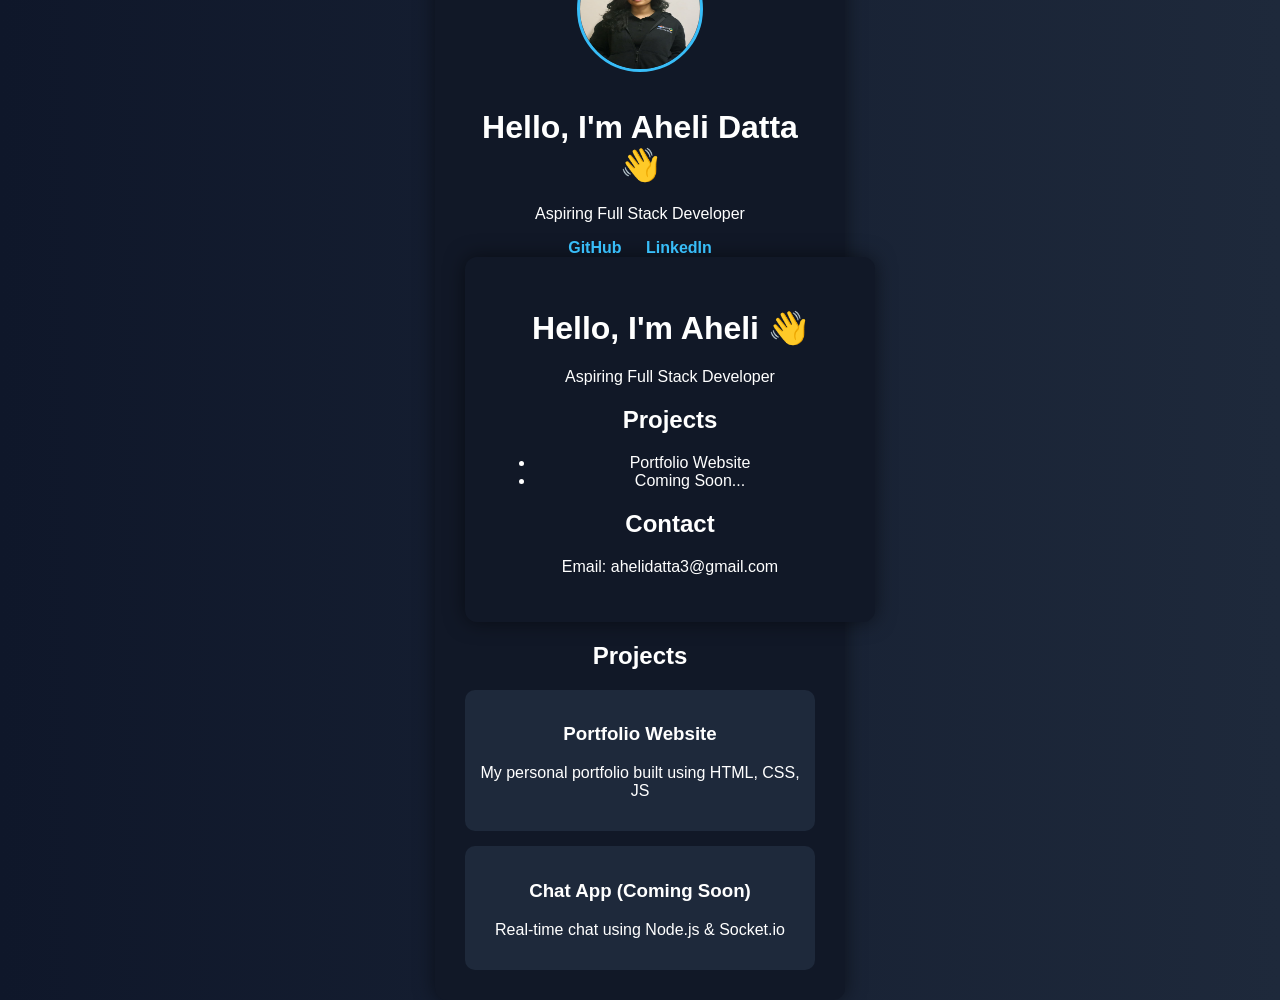
==== portfolio/index.html @ d854bdb5 "Added profile, links, cards, animations, responsive design" ====
<div class="container">
  <img src="images/profile.jpg" class="profile" />

  <h1>Hello, I'm Aheli Datta👋</h1>
  <p>Aspiring Full Stack Developer</p>
  <div class="links">
  <a href="https://github.com/Aheli03" target="_blank">GitHub</a>
  <a href="https://linkedin.com/in/aheli-datta-75a01524b" target="_blank">LinkedIn</a>
</div>
  <!DOCTYPE html>
<html>
<head>
  <title>Aheli's Portfolio</title>
  <link rel="stylesheet" href="style.css">
</head>

<body>
  <div class="container">
    <h1>Hello, I'm Aheli 👋</h1>
    <p>Aspiring Full Stack Developer</p>

    <h2>Projects</h2>
    <ul>
      <li>Portfolio Website</li>
      <li>Coming Soon...</li>
    </ul>

    <h2>Contact</h2>
    <p>Email: ahelidatta3@gmail.com</p>
  </div>

  <script src="script.js"></script>
</body>
</html>
<h2>Projects</h2>

<div class="projects">
  <div class="card">
    <h3>Portfolio Website</h3>
    <p>My personal portfolio built using HTML, CSS, JS</p>
  </div>

  <div class="card">
    <h3>Chat App (Coming Soon)</h3>
    <p>Real-time chat using Node.js & Socket.io</p>
  </div>
</div>
---- portfolio/style.css ----
body {
  font-family: Arial;
  background: linear-gradient(to right, #0f172a, #1e293b);
  color: white;
  display: flex;
  justify-content: center;
  align-items: center;
  height: 100vh;
}

.container {
  background: #111827;
  padding: 30px;
  border-radius: 12px;
  box-shadow: 0 0 20px rgba(0,0,0,0.5);
  text-align: center;
  width: 350px;
}
.profile {
  width: 120px;
  height: 120px;
  border-radius: 50%;
  margin-bottom: 15px;
  border: 3px solid #38bdf8;
}
.links a {
  margin: 10px;
  text-decoration: none;
  color: #38bdf8;
  font-weight: bold;
}
.projects {
  display: flex;
  flex-direction: column;
  gap: 15px;
}

.card {
  background: #1e293b;
  padding: 15px;
  border-radius: 10px;
  transition: 0.3s;
}

.card:hover {
  transform: scale(1.05);
}.container {
  animation: fadeIn 1.2s ease-in-out;
}

@keyframes fadeIn {
  from {
    opacity: 0;
    transform: translateY(20px);
  }
  to {
    opacity: 1;
    transform: translateY(0);
  }
}
@media (max-width: 600px) {
  .container {
    width: 90%;
    padding: 20px;
  }

  h1 {
    font-size: 22px;
  }
}
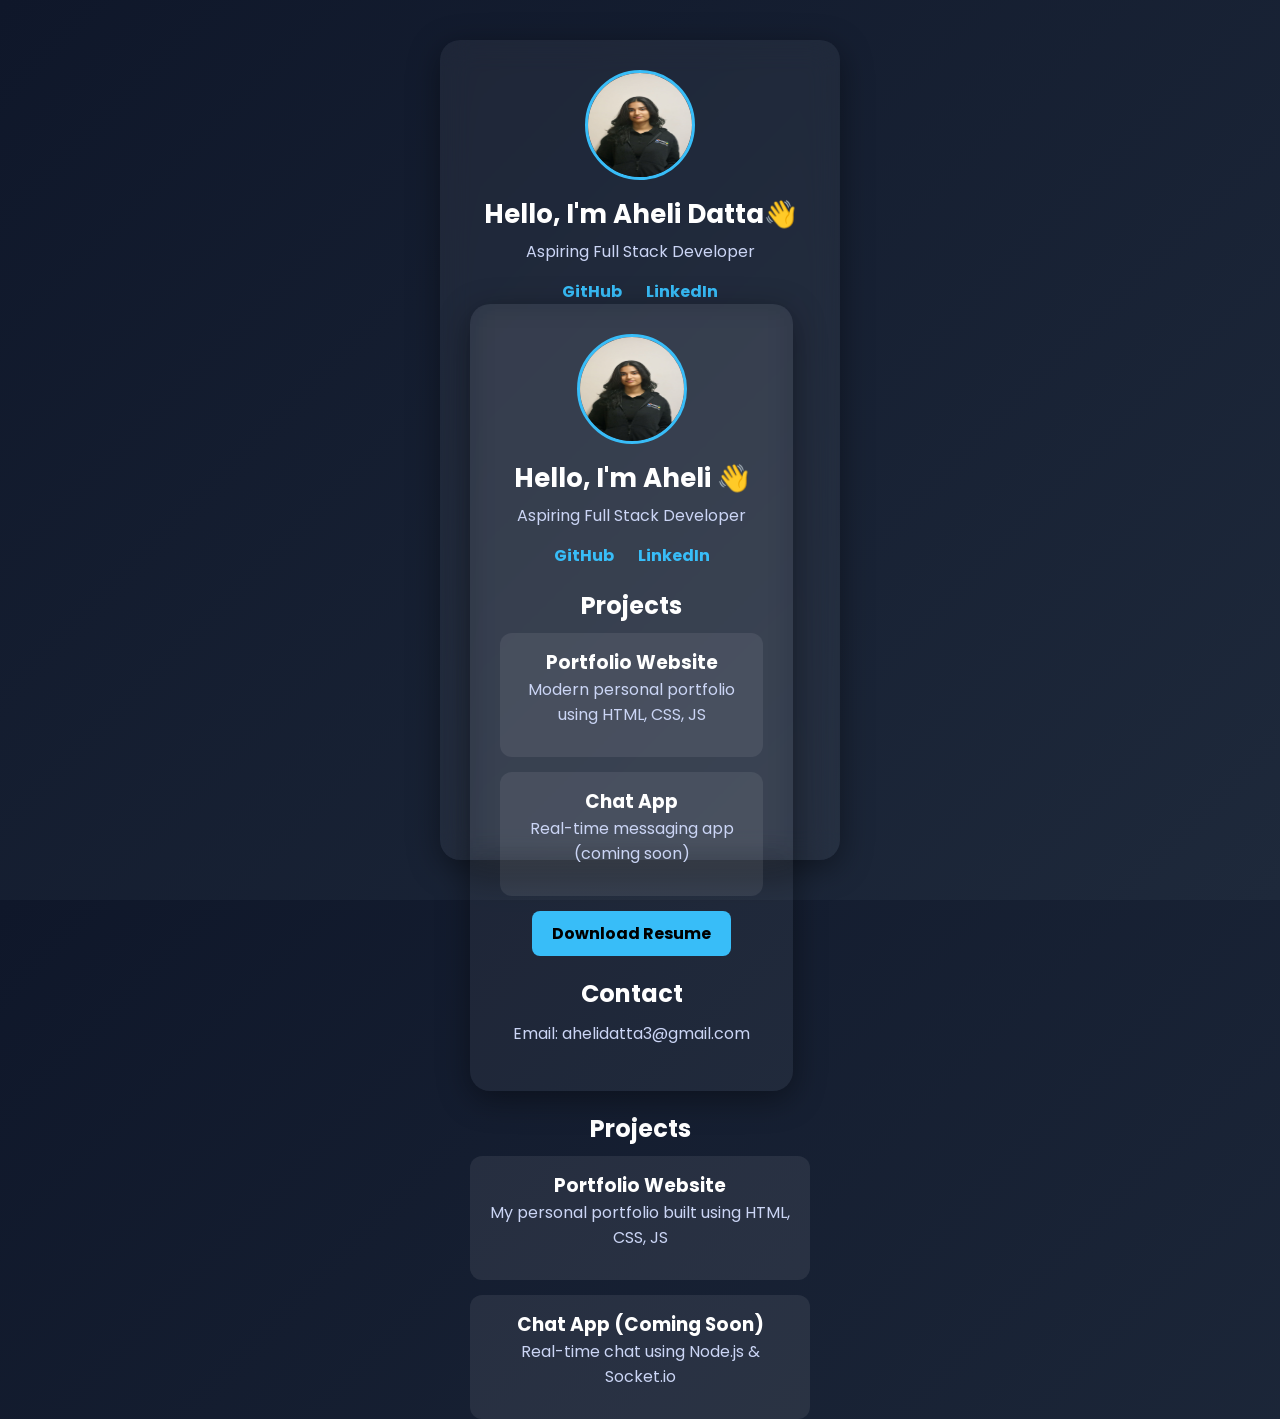
==== commit 3a88e4cf: "Final premium HTML" ====
--- a/portfolio/index.html
+++ b/portfolio/index.html
@@ -11,25 +11,43 @@
 <html>
 <head>
   <title>Aheli's Portfolio</title>
+  <link href="https://fonts.googleapis.com/css2?family=Poppins:wght@300;600&display=swap" rel="stylesheet">
   <link rel="stylesheet" href="style.css">
 </head>
 
 <body>
   <div class="container">
+
+    <img src="images/profile.jpg" class="profile" />
+
     <h1>Hello, I'm Aheli 👋</h1>
     <p>Aspiring Full Stack Developer</p>
 
+    <div class="links">
+      <a href="https://github.com/your-username" target="_blank">GitHub</a>
+      <a href="https://linkedin.com/in/your-profile" target="_blank">LinkedIn</a>
+    </div>
+
     <h2>Projects</h2>
-    <ul>
-      <li>Portfolio Website</li>
-      <li>Coming Soon...</li>
-    </ul>
+
+    <div class="projects">
+      <div class="card">
+        <h3>Portfolio Website</h3>
+        <p>Modern personal portfolio using HTML, CSS, JS</p>
+      </div>
+
+      <div class="card">
+        <h3>Chat App</h3>
+        <p>Real-time messaging app (coming soon)</p>
+      </div>
+    </div>
+
+    <a href="#" class="btn">Download Resume</a>
 
     <h2>Contact</h2>
     <p>Email: ahelidatta3@gmail.com</p>
+
   </div>
-
-  <script src="script.js"></script>
 </body>
 </html>
 <h2>Projects</h2>
--- a/portfolio/style.css
+++ b/portfolio/style.css
@@ -1,34 +1,78 @@
+/* Reset */
+* {
+  margin: 0;
+  padding: 0;
+  box-sizing: border-box;
+}
+
+/* Background */
 body {
-  font-family: Arial;
-  background: linear-gradient(to right, #0f172a, #1e293b);
+  font-family: 'Poppins', sans-serif;
+  background: linear-gradient(135deg, #0f172a, #1e293b);
   color: white;
   display: flex;
   justify-content: center;
-  align-items: center;
-  height: 100vh;
+  padding: 40px 10px;
 }
 
+/* Main Card */
 .container {
-  background: #111827;
+  backdrop-filter: blur(15px);
+  background: rgba(255, 255, 255, 0.05);
+  border-radius: 20px;
   padding: 30px;
-  border-radius: 12px;
-  box-shadow: 0 0 20px rgba(0,0,0,0.5);
+  width: 400px;
+  max-width: 95%;
   text-align: center;
-  width: 350px;
+  box-shadow: 0 8px 32px rgba(0,0,0,0.4);
+  animation: fadeIn 1s ease-in-out;
 }
+
+/* Profile */
 .profile {
-  width: 120px;
-  height: 120px;
+  width: 110px;
+  height: 110px;
   border-radius: 50%;
+  border: 3px solid #38bdf8;
   margin-bottom: 15px;
-  border: 3px solid #38bdf8;
+  transition: 0.3s;
 }
+
+.profile:hover {
+  transform: scale(1.1);
+}
+
+/* Headings */
+h1 {
+  font-size: 26px;
+  margin-bottom: 5px;
+}
+
+p {
+  color: #cbd5f5;
+  margin-bottom: 15px;
+}
+
+/* Links */
 .links a {
   margin: 10px;
   text-decoration: none;
   color: #38bdf8;
   font-weight: bold;
+  transition: 0.3s;
 }
+
+.links a:hover {
+  color: white;
+}
+
+/* Sections */
+h2 {
+  margin-top: 20px;
+  margin-bottom: 10px;
+}
+
+/* Cards */
 .projects {
   display: flex;
   flex-direction: column;
@@ -36,35 +80,51 @@
 }
 
 .card {
-  background: #1e293b;
+  background: rgba(255, 255, 255, 0.08);
   padding: 15px;
-  border-radius: 10px;
+  border-radius: 12px;
   transition: 0.3s;
 }
 
 .card:hover {
-  transform: scale(1.05);
-}.container {
-  animation: fadeIn 1.2s ease-in-out;
+  transform: translateY(-5px) scale(1.02);
+  background: rgba(56, 189, 248, 0.15);
 }
 
+/* Button */
+.btn {
+  display: inline-block;
+  margin-top: 15px;
+  padding: 10px 20px;
+  background: #38bdf8;
+  color: black;
+  border-radius: 8px;
+  text-decoration: none;
+  font-weight: bold;
+  transition: 0.3s;
+}
+
+.btn:hover {
+  background: white;
+}
+
+/* Animation */
 @keyframes fadeIn {
   from {
     opacity: 0;
-    transform: translateY(20px);
+    transform: translateY(30px);
   }
   to {
     opacity: 1;
     transform: translateY(0);
   }
 }
-@media (max-width: 600px) {
-  .container {
-    width: 90%;
-    padding: 20px;
-  }
 
-  h1 {
+/* Mobile */
+@media (max-width: 600px) 
+{
+  h1 
+  {
     font-size: 22px;
   }
 }
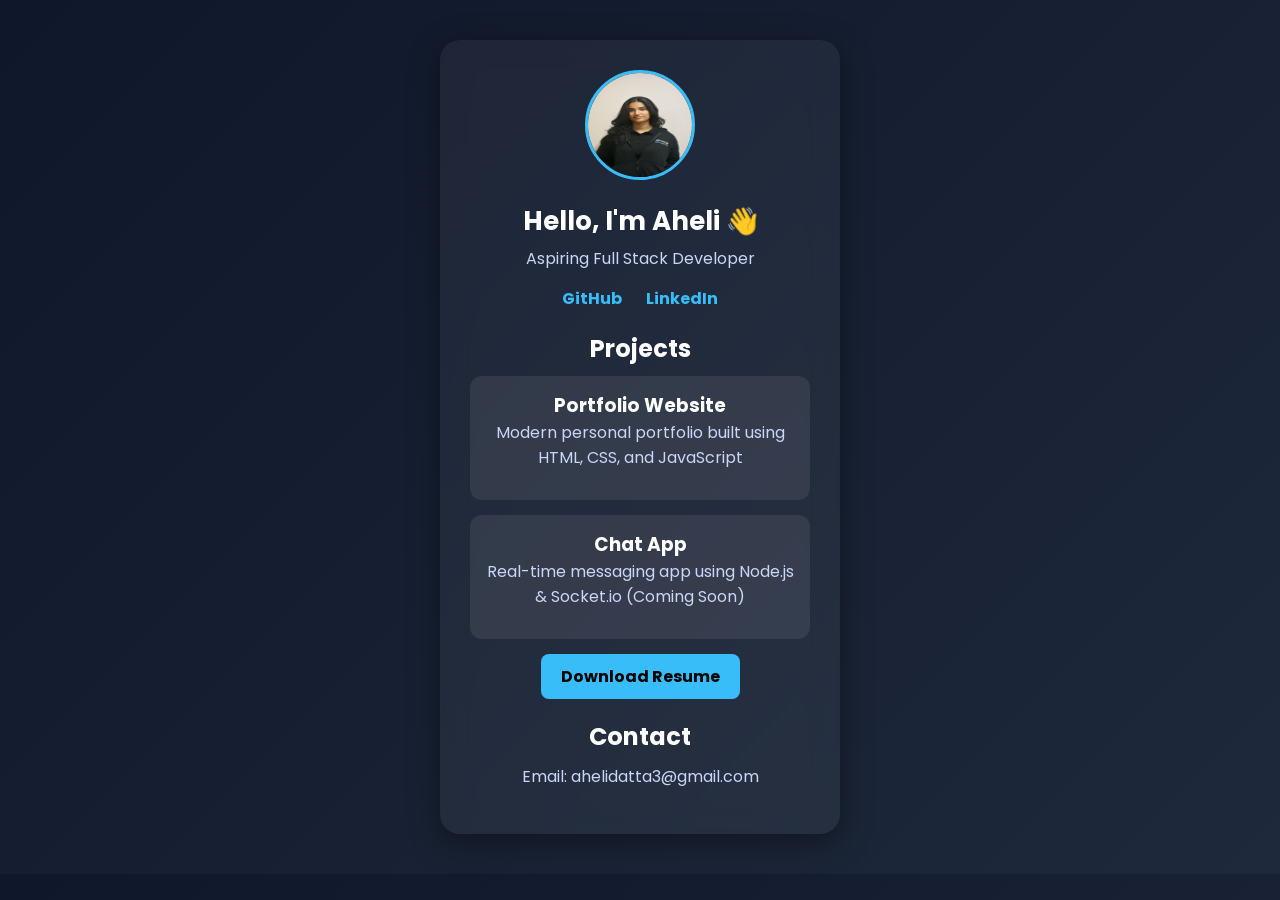
==== commit 2885c6ca: "Final premium HTML" ====
--- a/portfolio/index.html
+++ b/portfolio/index.html
@@ -1,65 +1,60 @@
-<div class="container">
-  <img src="images/profile.jpg" class="profile" />
+<!DOCTYPE html>
+<html lang="en">
+<head>
+  <meta charset="UTF-8">
+  <meta name="viewport" content="width=device-width, initial-scale=1.0">
+  <title>Aheli's Portfolio</title>
 
-  <h1>Hello, I'm Aheli Datta👋</h1>
-  <p>Aspiring Full Stack Developer</p>
-  <div class="links">
-  <a href="https://github.com/Aheli03" target="_blank">GitHub</a>
-  <a href="https://linkedin.com/in/aheli-datta-75a01524b" target="_blank">LinkedIn</a>
-</div>
-  <!DOCTYPE html>
-<html>
-<head>
-  <title>Aheli's Portfolio</title>
+  <!-- Google Font -->
   <link href="https://fonts.googleapis.com/css2?family=Poppins:wght@300;600&display=swap" rel="stylesheet">
+
+  <!-- CSS -->
   <link rel="stylesheet" href="style.css">
 </head>
 
 <body>
+
   <div class="container">
 
-    <img src="images/profile.jpg" class="profile" />
+    <!-- Profile Image -->
+    <img src="images/profile.jpg" class="profile" alt="Profile Photo">
 
+    <!-- Intro -->
     <h1>Hello, I'm Aheli 👋</h1>
     <p>Aspiring Full Stack Developer</p>
 
+    <!-- Social Links -->
     <div class="links">
-      <a href="https://github.com/your-username" target="_blank">GitHub</a>
-      <a href="https://linkedin.com/in/your-profile" target="_blank">LinkedIn</a>
+      <a href="https://github.com/Aheli03" target="_blank">GitHub</a>
+      <a href="https://linkedin.com/in/aheli-datta-75a01524b" target="_blank">LinkedIn</a>
     </div>
 
+    <!-- Projects Section -->
     <h2>Projects</h2>
 
     <div class="projects">
       <div class="card">
         <h3>Portfolio Website</h3>
-        <p>Modern personal portfolio using HTML, CSS, JS</p>
+        <p>Modern personal portfolio built using HTML, CSS, and JavaScript</p>
       </div>
 
       <div class="card">
         <h3>Chat App</h3>
-        <p>Real-time messaging app (coming soon)</p>
+        <p>Real-time messaging app using Node.js & Socket.io (Coming Soon)</p>
       </div>
     </div>
 
+    <!-- Resume Button -->
     <a href="#" class="btn">Download Resume</a>
 
+    <!-- Contact -->
     <h2>Contact</h2>
     <p>Email: ahelidatta3@gmail.com</p>
 
   </div>
+
+  <!-- JS -->
+  <script src="script.js"></script>
+
 </body>
-</html>
-<h2>Projects</h2>
-
-<div class="projects">
-  <div class="card">
-    <h3>Portfolio Website</h3>
-    <p>My personal portfolio built using HTML, CSS, JS</p>
-  </div>
-
-  <div class="card">
-    <h3>Chat App (Coming Soon)</h3>
-    <p>Real-time chat using Node.js & Socket.io</p>
-  </div>
-</div>+</html>
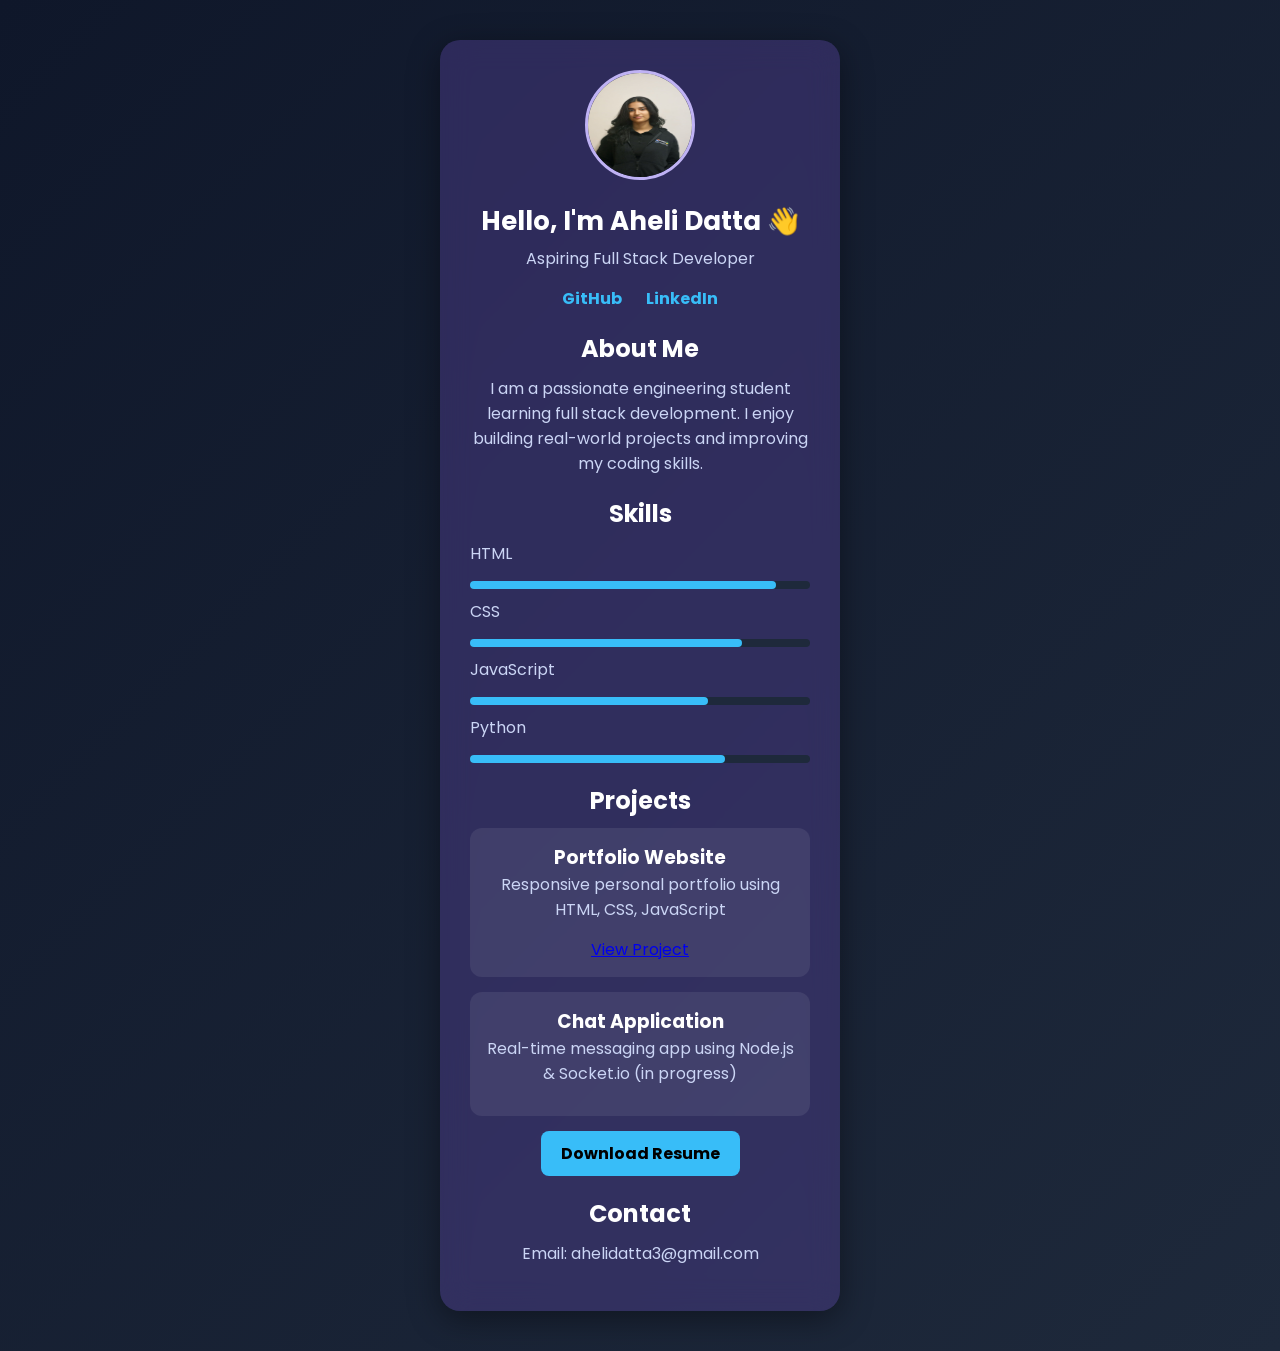
==== commit b7fe7bc3: "Improved portfolio layout" ====
--- a/portfolio/index.html
+++ b/portfolio/index.html
@@ -14,47 +14,75 @@
 
 <body>
 
-  <div class="container">
+<div class="container">
 
-    <!-- Profile Image -->
-    <img src="images/profile.jpg" class="profile" alt="Profile Photo">
+  <!-- HERO -->
+  <img src="images/profile.jpg" class="profile" alt="Profile">
+  <h1>Hello, I'm Aheli Datta 👋</h1>
+  <p>Aspiring Full Stack Developer</p>
 
-    <!-- Intro -->
-    <h1>Hello, I'm Aheli 👋</h1>
-    <p>Aspiring Full Stack Developer</p>
+  <div class="links">
+    <a href="https://github.com/your-username" target="_blank">GitHub</a>
+    <a href="https://linkedin.com/in/your-profile" target="_blank">LinkedIn</a>
+  </div>
 
-    <!-- Social Links -->
-    <div class="links">
-      <a href="https://github.com/Aheli03" target="_blank">GitHub</a>
-      <a href="https://linkedin.com/in/aheli-datta-75a01524b" target="_blank">LinkedIn</a>
+  <!-- ABOUT -->
+  <h2>About Me</h2>
+  <p>
+    I am a passionate engineering student learning full stack development.
+    I enjoy building real-world projects and improving my coding skills.
+  </p>
+
+  <!-- SKILLS -->
+  <h2>Skills</h2>
+
+  <div class="skills">
+    <div class="skill">
+      <p>HTML</p>
+      <div class="bar"><div class="fill" style="width:90%"></div></div>
     </div>
 
-    <!-- Projects Section -->
-    <h2>Projects</h2>
-
-    <div class="projects">
-      <div class="card">
-        <h3>Portfolio Website</h3>
-        <p>Modern personal portfolio built using HTML, CSS, and JavaScript</p>
-      </div>
-
-      <div class="card">
-        <h3>Chat App</h3>
-        <p>Real-time messaging app using Node.js & Socket.io (Coming Soon)</p>
-      </div>
+    <div class="skill">
+      <p>CSS</p>
+      <div class="bar"><div class="fill" style="width:80%"></div></div>
     </div>
 
-    <!-- Resume Button -->
-    <a href="#" class="btn">Download Resume</a>
+    <div class="skill">
+      <p>JavaScript</p>
+      <div class="bar"><div class="fill" style="width:70%"></div></div>
+    </div>
 
-    <!-- Contact -->
-    <h2>Contact</h2>
-    <p>Email: ahelidatta3@gmail.com</p>
+    <div class="skill">
+      <p>Python</p>
+      <div class="bar"><div class="fill" style="width:75%"></div></div>
+    </div>
+  </div>
+
+  <!-- PROJECTS -->
+  <h2>Projects</h2>
+
+  <div class="projects">
+
+    <div class="card">
+      <h3>Portfolio Website</h3>
+      <p>Responsive personal portfolio using HTML, CSS, JavaScript</p>
+      <a href="#" target="_blank">View Project</a>
+    </div>
+
+    <div class="card">
+      <h3>Chat Application</h3>
+      <p>Real-time messaging app using Node.js & Socket.io (in progress)</p>
+    </div>
 
   </div>
 
-  <!-- JS -->
-  <script src="script.js"></script>
+  <!-- RESUME -->
+  <a href="#" class="btn">Download Resume</a>
 
+  <!-- CONTACT -->
+  <h2>Contact</h2>
+  <p>Email: ahelidatta3@gmail.com</p>
+
+</div>
 </body>
 </html>
--- a/portfolio/style.css
+++ b/portfolio/style.css
@@ -18,7 +18,7 @@
 /* Main Card */
 .container {
   backdrop-filter: blur(15px);
-  background: rgba(255, 255, 255, 0.05);
+  background: rgba(90, 69, 160, 0.397);
   border-radius: 20px;
   padding: 30px;
   width: 400px;
@@ -33,7 +33,7 @@
   width: 110px;
   height: 110px;
   border-radius: 50%;
-  border: 3px solid #38bdf8;
+  border: 3px solid #bfb2f4;
   margin-bottom: 15px;
   transition: 0.3s;
 }
@@ -88,7 +88,7 @@
 
 .card:hover {
   transform: translateY(-5px) scale(1.02);
-  background: rgba(56, 189, 248, 0.15);
+  background: rgba(81, 42, 149, 0.231);
 }
 
 /* Button */
@@ -127,4 +127,23 @@
   {
     font-size: 22px;
   }
+}
+.skills {
+  text-align: left;
+}
+
+.skill {
+  margin-bottom: 10px;
+}
+
+.bar {
+  background: #1e293b;
+  height: 8px;
+  border-radius: 5px;
+}
+
+.fill {
+  height: 8px;
+  background: #38bdf8;
+  border-radius: 5px;
 }
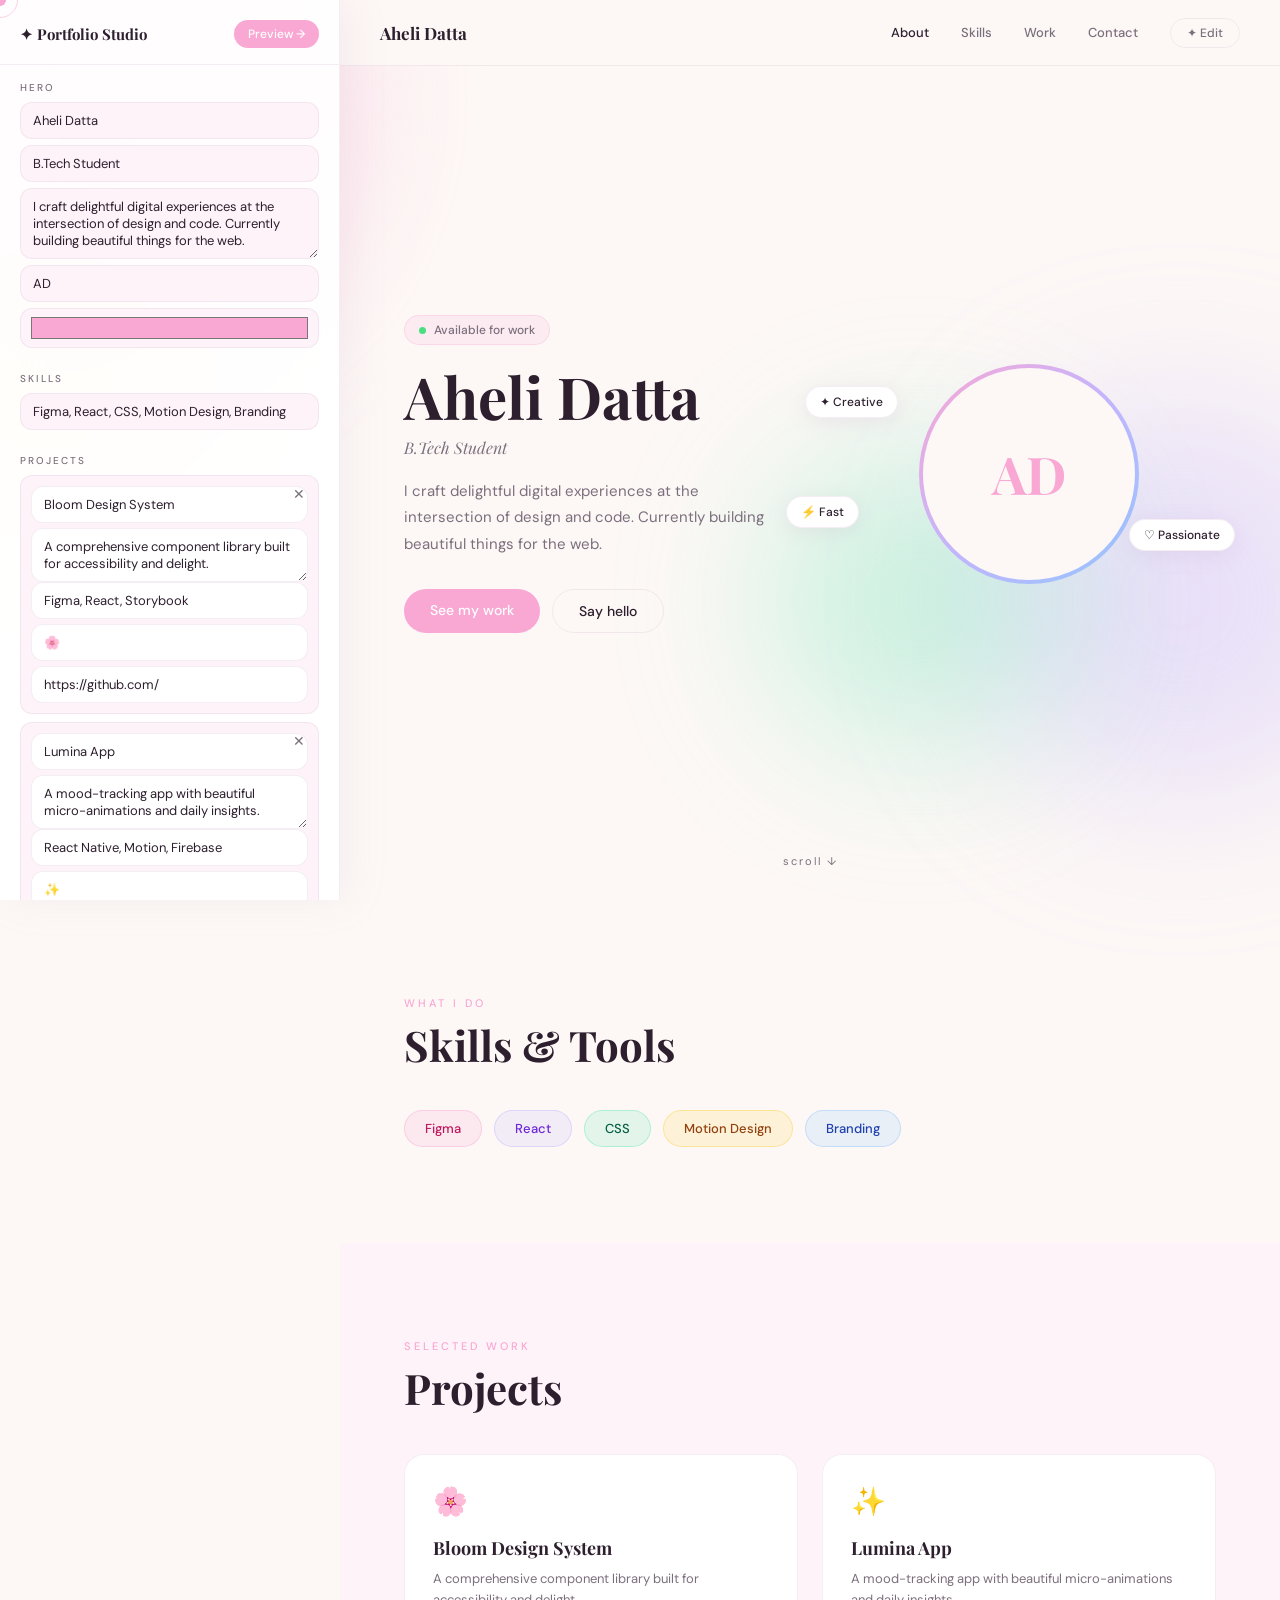
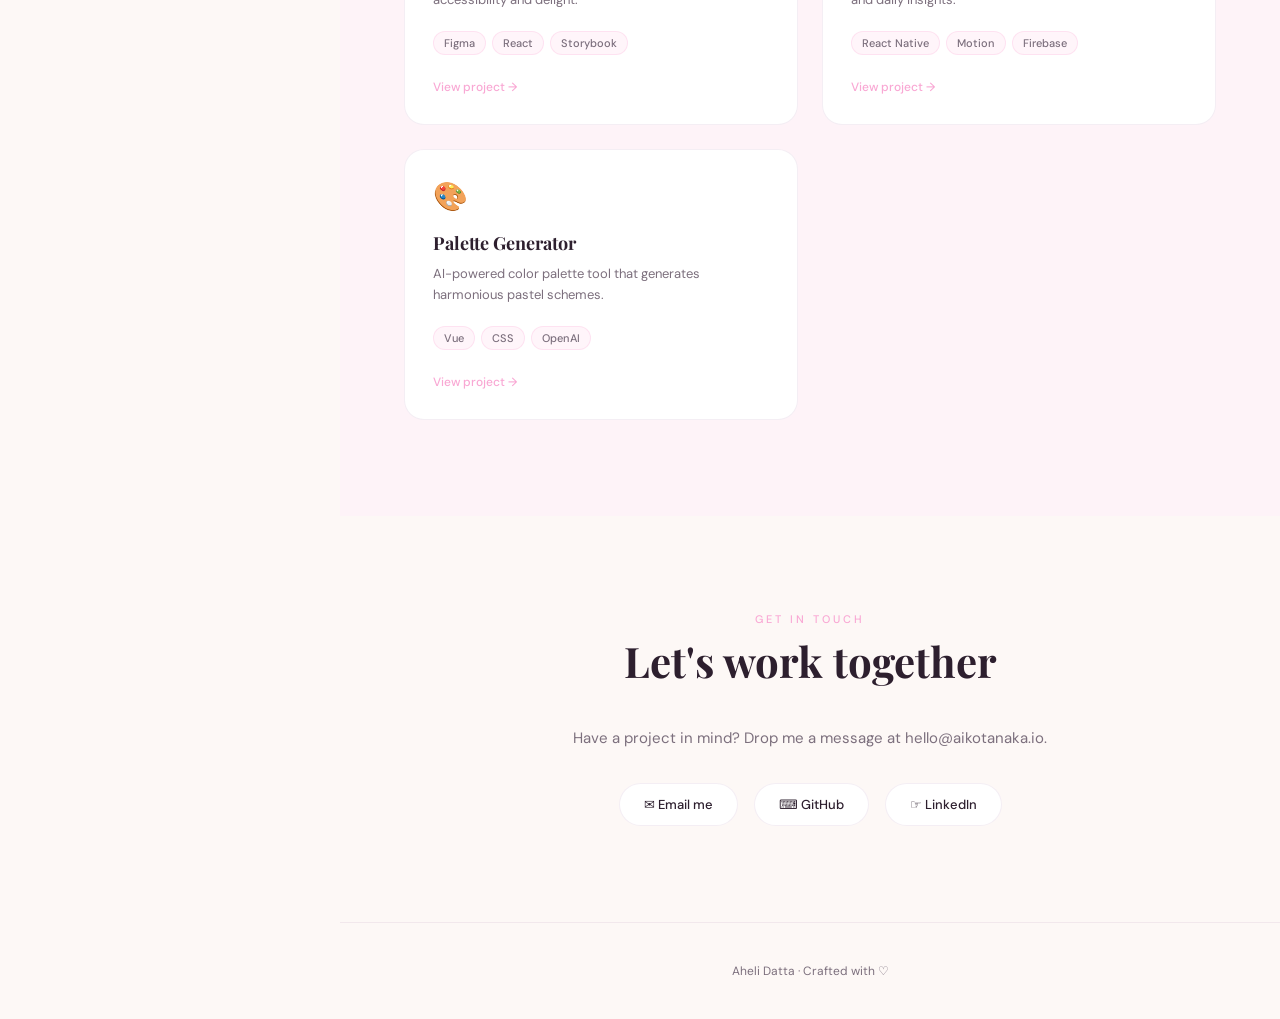
==== commit c5d141d3: "Update portfolio with Aheli's info + photo upload" ====
--- a/portfolio/index.html
+++ b/portfolio/index.html
@@ -1,88 +1,141 @@
 <!DOCTYPE html>
 <html lang="en">
 <head>
-  <meta charset="UTF-8">
-  <meta name="viewport" content="width=device-width, initial-scale=1.0">
-  <title>Aheli's Portfolio</title>
-
-  <!-- Google Font -->
-  <link href="https://fonts.googleapis.com/css2?family=Poppins:wght@300;600&display=swap" rel="stylesheet">
-
-  <!-- CSS -->
-  <link rel="stylesheet" href="style.css">
+  <meta charset="UTF-8" />
+  <meta name="viewport" content="width=device-width, initial-scale=1.0" />
+  <title id="page-title">My Portfolio</title>
+  <link rel="preconnect" href="https://fonts.googleapis.com" />
+  <link rel="preconnect" href="https://fonts.gstatic.com" crossorigin />
+  <link href="https://fonts.googleapis.com/css2?family=Playfair+Display:ital,wght@0,400;0,700;1,400&family=DM+Sans:wght@300;400;500&display=swap" rel="stylesheet" />
+  <link rel="stylesheet" href="style.css" />
 </head>
-
 <body>
 
-<div class="container">
+  <!-- Custom cursor -->
+  <div id="cursor"></div>
+  <div id="cursor-trail"></div>
 
-  <!-- HERO -->
-  <img src="images/profile.jpg" class="profile" alt="Profile">
-  <h1>Hello, I'm Aheli Datta 👋</h1>
-  <p>Aspiring Full Stack Developer</p>
+  <!-- Floating background blobs -->
+  <div class="blob blob-1"></div>
+  <div class="blob blob-2"></div>
+  <div class="blob blob-3"></div>
+  <div class="blob blob-4"></div>
 
-  <div class="links">
-    <a href="https://github.com/your-username" target="_blank">GitHub</a>
-    <a href="https://linkedin.com/in/your-profile" target="_blank">LinkedIn</a>
-  </div>
-
-  <!-- ABOUT -->
-  <h2>About Me</h2>
-  <p>
-    I am a passionate engineering student learning full stack development.
-    I enjoy building real-world projects and improving my coding skills.
-  </p>
-
-  <!-- SKILLS -->
-  <h2>Skills</h2>
-
-  <div class="skills">
-    <div class="skill">
-      <p>HTML</p>
-      <div class="bar"><div class="fill" style="width:90%"></div></div>
+  <!-- ===================== EDITOR PANEL ===================== -->
+  <div id="editor-panel">
+    <div id="editor-header">
+      <span class="editor-title">✦ Portfolio Studio</span>
+      <button id="preview-btn" onclick="generatePortfolio()">Preview →</button>
     </div>
 
-    <div class="skill">
-      <p>CSS</p>
-      <div class="bar"><div class="fill" style="width:80%"></div></div>
-    </div>
+    <div id="editor-body">
 
-    <div class="skill">
-      <p>JavaScript</p>
-      <div class="bar"><div class="fill" style="width:70%"></div></div>
-    </div>
+      <div class="section-group">
+        <div class="group-label">Hero</div>
+        <input class="field" id="e-name" type="text" placeholder="Your name" value="Aheli Datta" />
+        <input class="field" id="e-role" type="text" placeholder="Your role / tagline" value="B.Tech Student" />
+        <textarea class="field" id="e-bio" placeholder="Short bio (2-3 sentences)" rows="3">I craft delightful digital experiences at the intersection of design and code. Currently building beautiful things for the web.</textarea>
+        <input class="field" id="e-avatar" type="text" placeholder="Avatar initials (e.g. AT)" value="AD" />
+        <input class="field" id="e-accent" type="color" value="#f9a8d4" title="Accent colour" />
+      </div>
 
-    <div class="skill">
-      <p>Python</p>
-      <div class="bar"><div class="fill" style="width:75%"></div></div>
+      <div class="section-group">
+        <div class="group-label">Skills</div>
+        <input class="field" id="e-skills" type="text" placeholder="Comma-separated skills" value="Figma, React, CSS, Motion Design, Branding" />
+      </div>
+
+      <div class="section-group">
+        <div class="group-label">Projects</div>
+        <div id="projects-list"></div>
+        <button class="add-btn" onclick="addProject()">+ Add project</button>
+      </div>
+
+      <div class="section-group">
+        <div class="group-label">Contact</div>
+        <input class="field" id="e-email" type="text" placeholder="Email" value="hello@aikotanaka.io" />
+        <input class="field" id="e-github" type="text" placeholder="GitHub URL" value="https://github.com/" />
+        <input class="field" id="e-linkedin" type="text" placeholder="LinkedIn URL" value="https://linkedin.com/in/" />
+      </div>
+
+      <button class="gen-btn" onclick="generatePortfolio()">✦ Generate Portfolio</button>
     </div>
   </div>
 
-  <!-- PROJECTS -->
-  <h2>Projects</h2>
+  <!-- ===================== PORTFOLIO OUTPUT ===================== -->
+  <div id="portfolio">
 
-  <div class="projects">
+    <!-- NAV -->
+    <nav id="nav">
+      <div class="nav-name" id="nav-name">Aiko Tanaka</div>
+      <div class="nav-links">
+        <a href="#about">About</a>
+        <a href="#skills">Skills</a>
+        <a href="#work">Work</a>
+        <a href="#contact">Contact</a>
+      </div>
+      <button class="nav-edit-btn" onclick="toggleEditor()">✦ Edit</button>
+    </nav>
 
-    <div class="card">
-      <h3>Portfolio Website</h3>
-      <p>Responsive personal portfolio using HTML, CSS, JavaScript</p>
-      <a href="#" target="_blank">View Project</a>
-    </div>
+    <!-- HERO -->
+    <section id="about" class="hero-section">
+      <div class="hero-inner">
+        <div class="hero-left reveal">
+          <div class="hero-tag">Available for work</div>
+          <h1 class="hero-name" id="p-name">Aiko Tanaka</h1>
+          <p class="hero-role" id="p-role">UI Designer & Creative Developer</p>
+          <p class="hero-bio" id="p-bio">I craft delightful digital experiences at the intersection of design and code. Currently building beautiful things for the web.</p>
+          <div class="hero-btns">
+            <a href="#work" class="btn-primary">See my work</a>
+            <a href="#contact" class="btn-ghost">Say hello</a>
+          </div>
+        </div>
+        <div class="hero-right reveal" style="animation-delay:.2s">
+          <div class="avatar-ring">
+            <div class="avatar" id="p-avatar">AT</div>
+          </div>
+          <div class="float-badge badge-1">✦ Creative</div>
+          <div class="float-badge badge-2">♡ Passionate</div>
+          <div class="float-badge badge-3">⚡ Fast</div>
+        </div>
+      </div>
+      <div class="scroll-hint">scroll ↓</div>
+    </section>
 
-    <div class="card">
-      <h3>Chat Application</h3>
-      <p>Real-time messaging app using Node.js & Socket.io (in progress)</p>
-    </div>
+    <!-- SKILLS -->
+    <section id="skills" class="section">
+      <div class="section-inner">
+        <div class="section-label reveal">What I do</div>
+        <h2 class="section-title reveal">Skills &amp; Tools</h2>
+        <div class="skills-grid" id="p-skills"></div>
+      </div>
+    </section>
+
+    <!-- PROJECTS -->
+    <section id="work" class="section section-alt">
+      <div class="section-inner">
+        <div class="section-label reveal">Selected work</div>
+        <h2 class="section-title reveal">Projects</h2>
+        <div class="projects-grid" id="p-projects"></div>
+      </div>
+    </section>
+
+    <!-- CONTACT -->
+    <section id="contact" class="section">
+      <div class="section-inner contact-inner">
+        <div class="section-label reveal">Get in touch</div>
+        <h2 class="section-title reveal">Let's work together</h2>
+        <p class="contact-sub reveal" id="p-contact-sub">Have a project in mind? I'd love to hear about it.</p>
+        <div class="contact-links reveal" id="p-contact-links"></div>
+      </div>
+    </section>
+
+    <!-- FOOTER -->
+    <footer>
+      <span id="p-footer-name">Aiko Tanaka</span> · Crafted with ♡
+    </footer>
 
   </div>
 
-  <!-- RESUME -->
-  <a href="#" class="btn">Download Resume</a>
-
-  <!-- CONTACT -->
-  <h2>Contact</h2>
-  <p>Email: ahelidatta3@gmail.com</p>
-
-</div>
+  <script src="script.js"></script>
 </body>
 </html>
--- a/portfolio/style.css
+++ b/portfolio/style.css
@@ -1,149 +1,754 @@
-/* Reset */
-* {
-  margin: 0;
-  padding: 0;
-  box-sizing: border-box;
-}
-
-/* Background */
+/* ============================================================
+   PORTFOLIO STUDIO — Pastel Dream Theme
+   ============================================================ */
+
+@import url('https://fonts.googleapis.com/css2?family=Playfair+Display:ital,wght@0,400;0,700;1,400&family=DM+Sans:wght@300;400;500&display=swap');
+
+/* ---- Variables ---- */
+:root {
+  --pink:    #f9a8d4;
+  --lavender:#c4b5fd;
+  --mint:    #6ee7b7;
+  --peach:   #fcd34d;
+  --sky:     #93c5fd;
+  --rose:    #fecdd3;
+  --bg:      #fdf8f6;
+  --surface: #ffffff;
+  --surface2:#fef3f8;
+  --text:    #2d1f2e;
+  --text-dim:#7c6f7d;
+  --border:  rgba(200,170,200,0.2);
+  --accent:  #f9a8d4;
+  --radius:  20px;
+  --radius-sm: 12px;
+}
+
+/* ---- Reset ---- */
+*, *::before, *::after { box-sizing: border-box; margin: 0; padding: 0; }
+html { scroll-behavior: smooth; }
+
 body {
-  font-family: 'Poppins', sans-serif;
-  background: linear-gradient(135deg, #0f172a, #1e293b);
+  font-family: 'DM Sans', sans-serif;
+  background: var(--bg);
+  color: var(--text);
+  overflow-x: hidden;
+  cursor: none;
+}
+
+a { text-decoration: none; color: inherit; }
+
+/* ============================================================
+   CUSTOM CURSOR
+   ============================================================ */
+#cursor {
+  width: 12px;
+  height: 12px;
+  background: var(--accent);
+  border-radius: 50%;
+  position: fixed;
+  top: 0; left: 0;
+  pointer-events: none;
+  z-index: 9999;
+  transform: translate(-50%, -50%);
+  transition: transform 0.1s, width 0.2s, height 0.2s, background 0.2s;
+  mix-blend-mode: multiply;
+}
+
+#cursor-trail {
+  width: 36px;
+  height: 36px;
+  border: 1.5px solid var(--accent);
+  border-radius: 50%;
+  position: fixed;
+  top: 0; left: 0;
+  pointer-events: none;
+  z-index: 9998;
+  transform: translate(-50%, -50%);
+  transition: all 0.12s ease;
+  opacity: 0.5;
+}
+
+body:has(a:hover) #cursor,
+body:has(button:hover) #cursor {
+  width: 20px;
+  height: 20px;
+}
+
+/* ============================================================
+   BLOBS
+   ============================================================ */
+.blob {
+  position: fixed;
+  border-radius: 50%;
+  filter: blur(80px);
+  opacity: 0.35;
+  pointer-events: none;
+  z-index: 0;
+  animation: blobFloat 12s ease-in-out infinite;
+}
+
+.blob-1 { width: 500px; height: 500px; background: var(--pink);    top: -150px; left: -150px; animation-delay: 0s; }
+.blob-2 { width: 400px; height: 400px; background: var(--lavender);bottom: 100px; right: -100px; animation-delay: 3s; }
+.blob-3 { width: 300px; height: 300px; background: var(--mint);    top: 50%; left: 60%; animation-delay: 6s; }
+.blob-4 { width: 250px; height: 250px; background: var(--peach);   top: 30%; left: -80px; animation-delay: 9s; }
+
+@keyframes blobFloat {
+  0%, 100% { transform: translate(0, 0) scale(1); }
+  33%       { transform: translate(30px, -40px) scale(1.05); }
+  66%       { transform: translate(-20px, 25px) scale(0.97); }
+}
+
+/* ============================================================
+   EDITOR PANEL
+   ============================================================ */
+#editor-panel {
+  position: fixed;
+  top: 0; left: 0;
+  height: 100vh;
+  width: 340px;
+  background: rgba(255,255,255,0.92);
+  backdrop-filter: blur(20px);
+  border-right: 1px solid var(--border);
+  z-index: 1000;
+  display: flex;
+  flex-direction: column;
+  box-shadow: 8px 0 40px rgba(180,140,180,0.1);
+  transition: transform 0.4s cubic-bezier(0.34,1.2,0.64,1);
+}
+
+#editor-panel.hidden {
+  transform: translateX(-100%);
+}
+
+#editor-header {
+  padding: 1.25rem 1.25rem 1rem;
+  border-bottom: 1px solid var(--border);
+  display: flex;
+  align-items: center;
+  justify-content: space-between;
+  flex-shrink: 0;
+}
+
+.editor-title {
+  font-family: 'Playfair Display', serif;
+  font-size: 15px;
+  color: var(--text);
+  font-weight: 700;
+}
+
+#preview-btn {
+  font-family: 'DM Sans', sans-serif;
+  font-size: 12px;
+  font-weight: 500;
+  background: var(--accent);
   color: white;
-  display: flex;
+  border: none;
+  border-radius: 100px;
+  padding: 6px 14px;
+  cursor: none;
+  transition: transform 0.15s, box-shadow 0.15s;
+}
+#preview-btn:hover { transform: translateY(-1px); box-shadow: 0 4px 14px rgba(249,168,212,0.5); }
+
+#editor-body {
+  flex: 1;
+  overflow-y: auto;
+  padding: 1rem 1.25rem 2rem;
+  scrollbar-width: thin;
+  scrollbar-color: var(--border) transparent;
+}
+
+.section-group {
+  margin-bottom: 1.5rem;
+}
+
+.group-label {
+  font-size: 10px;
+  font-weight: 500;
+  letter-spacing: 2px;
+  text-transform: uppercase;
+  color: var(--text-dim);
+  margin-bottom: 8px;
+}
+
+.field {
+  width: 100%;
+  font-family: 'DM Sans', sans-serif;
+  font-size: 13px;
+  background: var(--surface2);
+  border: 1px solid var(--border);
+  border-radius: var(--radius-sm);
+  color: var(--text);
+  padding: 9px 12px;
+  outline: none;
+  resize: vertical;
+  margin-bottom: 6px;
+  transition: border-color 0.2s, box-shadow 0.2s;
+  display: block;
+}
+.field:focus {
+  border-color: var(--accent);
+  box-shadow: 0 0 0 3px rgba(249,168,212,0.2);
+}
+input[type="color"].field {
+  height: 40px;
+  padding: 4px 8px;
+  cursor: none;
+}
+
+.project-item {
+  background: var(--surface2);
+  border: 1px solid var(--border);
+  border-radius: var(--radius-sm);
+  padding: 10px;
+  margin-bottom: 8px;
+  position: relative;
+}
+.project-item .field { background: white; margin-bottom: 5px; }
+.project-item .field:last-of-type { margin-bottom: 0; }
+.remove-proj {
+  position: absolute;
+  top: 8px; right: 8px;
+  background: none;
+  border: none;
+  color: var(--text-dim);
+  font-size: 14px;
+  cursor: none;
+  padding: 2px 5px;
+  border-radius: 4px;
+  transition: color 0.2s;
+}
+.remove-proj:hover { color: #e57373; }
+
+.add-btn {
+  width: 100%;
+  font-family: 'DM Sans', sans-serif;
+  font-size: 12px;
+  font-weight: 500;
+  background: none;
+  border: 1.5px dashed rgba(200,170,200,0.5);
+  border-radius: var(--radius-sm);
+  color: var(--text-dim);
+  padding: 9px;
+  cursor: none;
+  transition: border-color 0.2s, color 0.2s;
+}
+.add-btn:hover { border-color: var(--accent); color: var(--text); }
+
+.gen-btn {
+  width: 100%;
+  font-family: 'Playfair Display', serif;
+  font-size: 15px;
+  font-weight: 700;
+  background: linear-gradient(135deg, var(--pink), var(--lavender));
+  color: white;
+  border: none;
+  border-radius: var(--radius);
+  padding: 14px;
+  cursor: none;
+  margin-top: 8px;
+  transition: transform 0.15s, box-shadow 0.15s, opacity 0.15s;
+  letter-spacing: 0.5px;
+}
+.gen-btn:hover { transform: translateY(-2px); box-shadow: 0 8px 28px rgba(196,181,253,0.4); }
+.gen-btn:active { transform: scale(0.98); }
+
+/* ============================================================
+   PORTFOLIO LAYOUT
+   ============================================================ */
+#portfolio {
+  margin-left: 340px;
+  min-height: 100vh;
+  position: relative;
+  z-index: 1;
+  transition: margin-left 0.4s cubic-bezier(0.34,1.2,0.64,1);
+}
+#portfolio.full-width {
+  margin-left: 0;
+}
+
+/* ============================================================
+   NAV
+   ============================================================ */
+#nav {
+  position: fixed;
+  top: 0;
+  left: 340px;
+  right: 0;
+  z-index: 100;
+  display: flex;
+  align-items: center;
+  padding: 1.1rem 2.5rem;
+  background: rgba(253,248,246,0.85);
+  backdrop-filter: blur(16px);
+  border-bottom: 1px solid var(--border);
+  transition: left 0.4s cubic-bezier(0.34,1.2,0.64,1);
+}
+
+#nav.full-width {
+  left: 0;
+}
+
+.nav-name {
+  font-family: 'Playfair Display', serif;
+  font-size: 17px;
+  font-weight: 700;
+  color: var(--text);
+  flex: 1;
+}
+
+.nav-links {
+  display: flex;
+  gap: 2rem;
+}
+
+.nav-links a {
+  font-size: 13px;
+  font-weight: 500;
+  color: var(--text-dim);
+  transition: color 0.2s;
+  position: relative;
+}
+.nav-links a::after {
+  content: '';
+  position: absolute;
+  bottom: -3px; left: 0;
+  width: 0; height: 1.5px;
+  background: var(--accent);
+  transition: width 0.25s;
+}
+.nav-links a:hover { color: var(--text); }
+.nav-links a:hover::after { width: 100%; }
+
+.nav-edit-btn {
+  font-family: 'DM Sans', sans-serif;
+  font-size: 12px;
+  font-weight: 500;
+  background: none;
+  border: 1.5px solid var(--border);
+  border-radius: 100px;
+  padding: 6px 16px;
+  color: var(--text-dim);
+  cursor: none;
+  margin-left: 2rem;
+  transition: border-color 0.2s, color 0.2s, background 0.2s;
+}
+.nav-edit-btn:hover {
+  border-color: var(--accent);
+  color: var(--text);
+  background: rgba(249,168,212,0.08);
+}
+
+/* ============================================================
+   HERO SECTION
+   ============================================================ */
+.hero-section {
+  min-height: 100vh;
+  display: flex;
+  flex-direction: column;
   justify-content: center;
-  padding: 40px 10px;
-}
-
-/* Main Card */
-.container {
-  backdrop-filter: blur(15px);
-  background: rgba(90, 69, 160, 0.397);
-  border-radius: 20px;
-  padding: 30px;
-  width: 400px;
-  max-width: 95%;
+  padding: 7rem 4rem 4rem;
+  position: relative;
+}
+
+.hero-inner {
+  display: grid;
+  grid-template-columns: 1fr 1fr;
+  gap: 4rem;
+  align-items: center;
+  max-width: 900px;
+}
+
+.hero-tag {
+  display: inline-flex;
+  align-items: center;
+  gap: 8px;
+  font-size: 12px;
+  font-weight: 500;
+  color: var(--text-dim);
+  background: rgba(249,168,212,0.15);
+  border: 1px solid rgba(249,168,212,0.3);
+  border-radius: 100px;
+  padding: 6px 14px;
+  margin-bottom: 1.25rem;
+}
+.hero-tag::before {
+  content: '';
+  width: 7px; height: 7px;
+  background: #4ade80;
+  border-radius: 50%;
+  display: block;
+  animation: blink 2s ease-in-out infinite;
+}
+@keyframes blink { 0%,100%{opacity:1} 50%{opacity:0.3} }
+
+.hero-name {
+  font-family: 'Playfair Display', serif;
+  font-size: clamp(36px, 5vw, 58px);
+  font-weight: 700;
+  line-height: 1.1;
+  color: var(--text);
+  margin-bottom: 0.5rem;
+}
+
+.hero-role {
+  font-size: 16px;
+  font-weight: 400;
+  color: var(--text-dim);
+  margin-bottom: 1.25rem;
+  font-style: italic;
+  font-family: 'Playfair Display', serif;
+}
+
+.hero-bio {
+  font-size: 15px;
+  line-height: 1.75;
+  color: var(--text-dim);
+  margin-bottom: 2rem;
+  max-width: 400px;
+}
+
+.hero-btns {
+  display: flex;
+  gap: 12px;
+  flex-wrap: wrap;
+}
+
+.btn-primary {
+  font-family: 'DM Sans', sans-serif;
+  font-size: 14px;
+  font-weight: 500;
+  background: var(--accent);
+  color: white;
+  padding: 12px 26px;
+  border-radius: 100px;
+  transition: transform 0.15s, box-shadow 0.15s;
+  display: inline-block;
+}
+.btn-primary:hover { transform: translateY(-2px); box-shadow: 0 8px 24px rgba(249,168,212,0.45); }
+
+.btn-ghost {
+  font-family: 'DM Sans', sans-serif;
+  font-size: 14px;
+  font-weight: 500;
+  background: none;
+  color: var(--text);
+  padding: 12px 26px;
+  border-radius: 100px;
+  border: 1.5px solid var(--border);
+  transition: border-color 0.2s, background 0.2s;
+  display: inline-block;
+}
+.btn-ghost:hover { border-color: var(--accent); background: rgba(249,168,212,0.07); }
+
+/* Avatar */
+.hero-right {
+  display: flex;
+  justify-content: center;
+  align-items: center;
+  position: relative;
+}
+
+.avatar-ring {
+  width: 220px;
+  height: 220px;
+  border-radius: 50%;
+  background: linear-gradient(135deg, var(--pink) 0%, var(--lavender) 50%, var(--sky) 100%);
+  padding: 4px;
+  animation: ringRotate 8s linear infinite;
+}
+
+@keyframes ringRotate {
+  from { transform: rotate(0deg); }
+  to   { transform: rotate(360deg); }
+}
+
+.avatar {
+  width: 100%;
+  height: 100%;
+  border-radius: 50%;
+  background: var(--bg);
+  display: flex;
+  align-items: center;
+  justify-content: center;
+  font-family: 'Playfair Display', serif;
+  font-size: 52px;
+  font-weight: 700;
+  color: var(--accent);
+  animation: ringRotate 8s linear infinite reverse;
+}
+
+.float-badge {
+  position: absolute;
+  background: white;
+  border: 1px solid var(--border);
+  border-radius: 100px;
+  padding: 7px 14px;
+  font-size: 12px;
+  font-weight: 500;
+  color: var(--text);
+  box-shadow: 0 4px 20px rgba(180,140,180,0.15);
+  white-space: nowrap;
+  animation: floatBadge 4s ease-in-out infinite;
+}
+.badge-1 { top: 10%; left: -10%; animation-delay: 0s; }
+.badge-2 { bottom: 15%; right: -5%; animation-delay: 1.3s; }
+.badge-3 { top: 60%; left: -15%; animation-delay: 2.6s; }
+
+@keyframes floatBadge {
+  0%,100% { transform: translateY(0); }
+  50%      { transform: translateY(-10px); }
+}
+
+.scroll-hint {
+  position: absolute;
+  bottom: 2rem;
+  left: 50%;
+  transform: translateX(-50%);
+  font-size: 11px;
+  color: var(--text-dim);
+  letter-spacing: 2px;
+  animation: scrollPulse 2s ease-in-out infinite;
+}
+@keyframes scrollPulse { 0%,100%{opacity:0.5} 50%{opacity:1} }
+
+/* ============================================================
+   SECTIONS
+   ============================================================ */
+.section { padding: 6rem 4rem; }
+.section-alt { background: var(--surface2); }
+
+.section-inner {
+  max-width: 860px;
+}
+
+.contact-inner {
+  display: flex;
+  flex-direction: column;
+  align-items: center;
   text-align: center;
-  box-shadow: 0 8px 32px rgba(0,0,0,0.4);
-  animation: fadeIn 1s ease-in-out;
-}
-
-/* Profile */
-.profile {
-  width: 110px;
-  height: 110px;
-  border-radius: 50%;
-  border: 3px solid #bfb2f4;
-  margin-bottom: 15px;
-  transition: 0.3s;
-}
-
-.profile:hover {
-  transform: scale(1.1);
-}
-
-/* Headings */
-h1 {
-  font-size: 26px;
-  margin-bottom: 5px;
-}
-
-p {
-  color: #cbd5f5;
-  margin-bottom: 15px;
-}
-
-/* Links */
-.links a {
-  margin: 10px;
-  text-decoration: none;
-  color: #38bdf8;
-  font-weight: bold;
-  transition: 0.3s;
-}
-
-.links a:hover {
-  color: white;
-}
-
-/* Sections */
-h2 {
-  margin-top: 20px;
+  max-width: 600px;
+  margin: 0 auto;
+}
+
+.section-label {
+  font-size: 11px;
+  font-weight: 500;
+  letter-spacing: 3px;
+  text-transform: uppercase;
+  color: var(--accent);
   margin-bottom: 10px;
 }
 
-/* Cards */
-.projects {
-  display: flex;
-  flex-direction: column;
-  gap: 15px;
-}
-
-.card {
-  background: rgba(255, 255, 255, 0.08);
-  padding: 15px;
-  border-radius: 12px;
-  transition: 0.3s;
-}
-
-.card:hover {
-  transform: translateY(-5px) scale(1.02);
-  background: rgba(81, 42, 149, 0.231);
-}
-
-/* Button */
-.btn {
-  display: inline-block;
-  margin-top: 15px;
-  padding: 10px 20px;
-  background: #38bdf8;
-  color: black;
-  border-radius: 8px;
-  text-decoration: none;
-  font-weight: bold;
-  transition: 0.3s;
-}
-
-.btn:hover {
-  background: white;
-}
-
-/* Animation */
-@keyframes fadeIn {
-  from {
-    opacity: 0;
-    transform: translateY(30px);
+.section-title {
+  font-family: 'Playfair Display', serif;
+  font-size: clamp(28px, 4vw, 42px);
+  font-weight: 700;
+  color: var(--text);
+  margin-bottom: 2.5rem;
+  line-height: 1.2;
+}
+
+/* ============================================================
+   SKILLS
+   ============================================================ */
+.skills-grid {
+  display: flex;
+  flex-wrap: wrap;
+  gap: 12px;
+}
+
+.skill-pill {
+  font-size: 13px;
+  font-weight: 500;
+  padding: 9px 20px;
+  border-radius: 100px;
+  border: 1.5px solid transparent;
+  transition: transform 0.2s, box-shadow 0.2s;
+  animation: pillReveal 0.5s ease both;
+  cursor: default;
+}
+.skill-pill:hover {
+  transform: translateY(-3px);
+  box-shadow: 0 6px 20px rgba(180,140,180,0.2);
+}
+@keyframes pillReveal {
+  from { opacity:0; transform: scale(0.85); }
+  to   { opacity:1; transform: scale(1); }
+}
+
+/* ============================================================
+   PROJECTS
+   ============================================================ */
+.projects-grid {
+  display: grid;
+  grid-template-columns: repeat(auto-fill, minmax(260px, 1fr));
+  gap: 1.5rem;
+}
+
+.project-card {
+  background: var(--surface);
+  border: 1px solid var(--border);
+  border-radius: var(--radius);
+  padding: 1.75rem;
+  transition: transform 0.25s, box-shadow 0.25s;
+  animation: cardReveal 0.5s ease both;
+  position: relative;
+  overflow: hidden;
+}
+.project-card::before {
+  content: '';
+  position: absolute;
+  top: 0; left: 0; right: 0;
+  height: 3px;
+  background: linear-gradient(90deg, var(--pink), var(--lavender));
+  opacity: 0;
+  transition: opacity 0.3s;
+}
+.project-card:hover { transform: translateY(-6px); box-shadow: 0 16px 48px rgba(180,140,180,0.18); }
+.project-card:hover::before { opacity: 1; }
+
+@keyframes cardReveal {
+  from { opacity:0; transform: translateY(20px); }
+  to   { opacity:1; transform: translateY(0); }
+}
+
+.card-emoji {
+  font-size: 28px;
+  margin-bottom: 1rem;
+  display: block;
+}
+
+.card-title {
+  font-family: 'Playfair Display', serif;
+  font-size: 18px;
+  font-weight: 700;
+  color: var(--text);
+  margin-bottom: 8px;
+}
+
+.card-desc {
+  font-size: 13px;
+  line-height: 1.65;
+  color: var(--text-dim);
+  margin-bottom: 1.25rem;
+}
+
+.card-tags {
+  display: flex;
+  flex-wrap: wrap;
+  gap: 6px;
+  margin-bottom: 1.25rem;
+}
+
+.card-tag {
+  font-size: 11px;
+  font-weight: 500;
+  padding: 4px 10px;
+  border-radius: 100px;
+  background: rgba(249,168,212,0.12);
+  color: var(--text-dim);
+  border: 1px solid rgba(249,168,212,0.25);
+}
+
+.card-link {
+  font-size: 12px;
+  font-weight: 500;
+  color: var(--accent);
+  transition: gap 0.2s;
+  display: inline-flex;
+  align-items: center;
+  gap: 6px;
+}
+.card-link:hover { gap: 10px; }
+
+/* ============================================================
+   CONTACT
+   ============================================================ */
+.contact-sub {
+  font-size: 15px;
+  color: var(--text-dim);
+  line-height: 1.7;
+  margin-bottom: 2rem;
+}
+
+.contact-links {
+  display: flex;
+  gap: 1rem;
+  flex-wrap: wrap;
+  justify-content: center;
+}
+
+.contact-link {
+  display: inline-flex;
+  align-items: center;
+  gap: 8px;
+  font-size: 13px;
+  font-weight: 500;
+  padding: 12px 24px;
+  border-radius: 100px;
+  border: 1.5px solid var(--border);
+  color: var(--text);
+  background: var(--surface);
+  transition: transform 0.2s, box-shadow 0.2s, border-color 0.2s;
+}
+.contact-link:hover {
+  transform: translateY(-3px);
+  box-shadow: 0 8px 24px rgba(180,140,180,0.2);
+  border-color: var(--accent);
+}
+
+/* ============================================================
+   FOOTER
+   ============================================================ */
+footer {
+  text-align: center;
+  padding: 2.5rem;
+  font-size: 12px;
+  color: var(--text-dim);
+  border-top: 1px solid var(--border);
+}
+
+/* ============================================================
+   SCROLL REVEAL
+   ============================================================ */
+.reveal {
+  opacity: 0;
+  transform: translateY(30px);
+  transition: opacity 0.7s ease, transform 0.7s ease;
+}
+.reveal.visible {
+  opacity: 1;
+  transform: translateY(0);
+}
+
+/* ============================================================
+   RESPONSIVE
+   ============================================================ */
+@media (max-width: 900px) {
+  #editor-panel { width: 300px; }
+  #portfolio { margin-left: 300px; }
+  #nav { left: 300px; }
+  #portfolio.full-width { margin-left: 0; }
+  #nav.full-width { left: 0; }
+}
+
+@media (max-width: 700px) {
+  #editor-panel {
+    width: 100%;
+    height: 50vh;
+    top: auto;
+    bottom: 0;
+    border-right: none;
+    border-top: 1px solid var(--border);
   }
-  to {
-    opacity: 1;
-    transform: translateY(0);
-  }
-}
-
-/* Mobile */
-@media (max-width: 600px) 
-{
-  h1 
-  {
-    font-size: 22px;
-  }
-}
-.skills {
-  text-align: left;
-}
-
-.skill {
-  margin-bottom: 10px;
-}
-
-.bar {
-  background: #1e293b;
-  height: 8px;
-  border-radius: 5px;
-}
-
-.fill {
-  height: 8px;
-  background: #38bdf8;
-  border-radius: 5px;
+  #editor-panel.hidden { transform: translateY(100%); }
+  #portfolio { margin-left: 0; margin-bottom: 50vh; }
+  #nav { left: 0; }
+  .hero-inner { grid-template-columns: 1fr; text-align: center; }
+  .hero-right { display: none; }
+  .hero-btns { justify-content: center; }
+  .hero-section { padding: 6rem 1.5rem 3rem; }
+  .section { padding: 4rem 1.5rem; }
+  .nav-links { display: none; }
 }
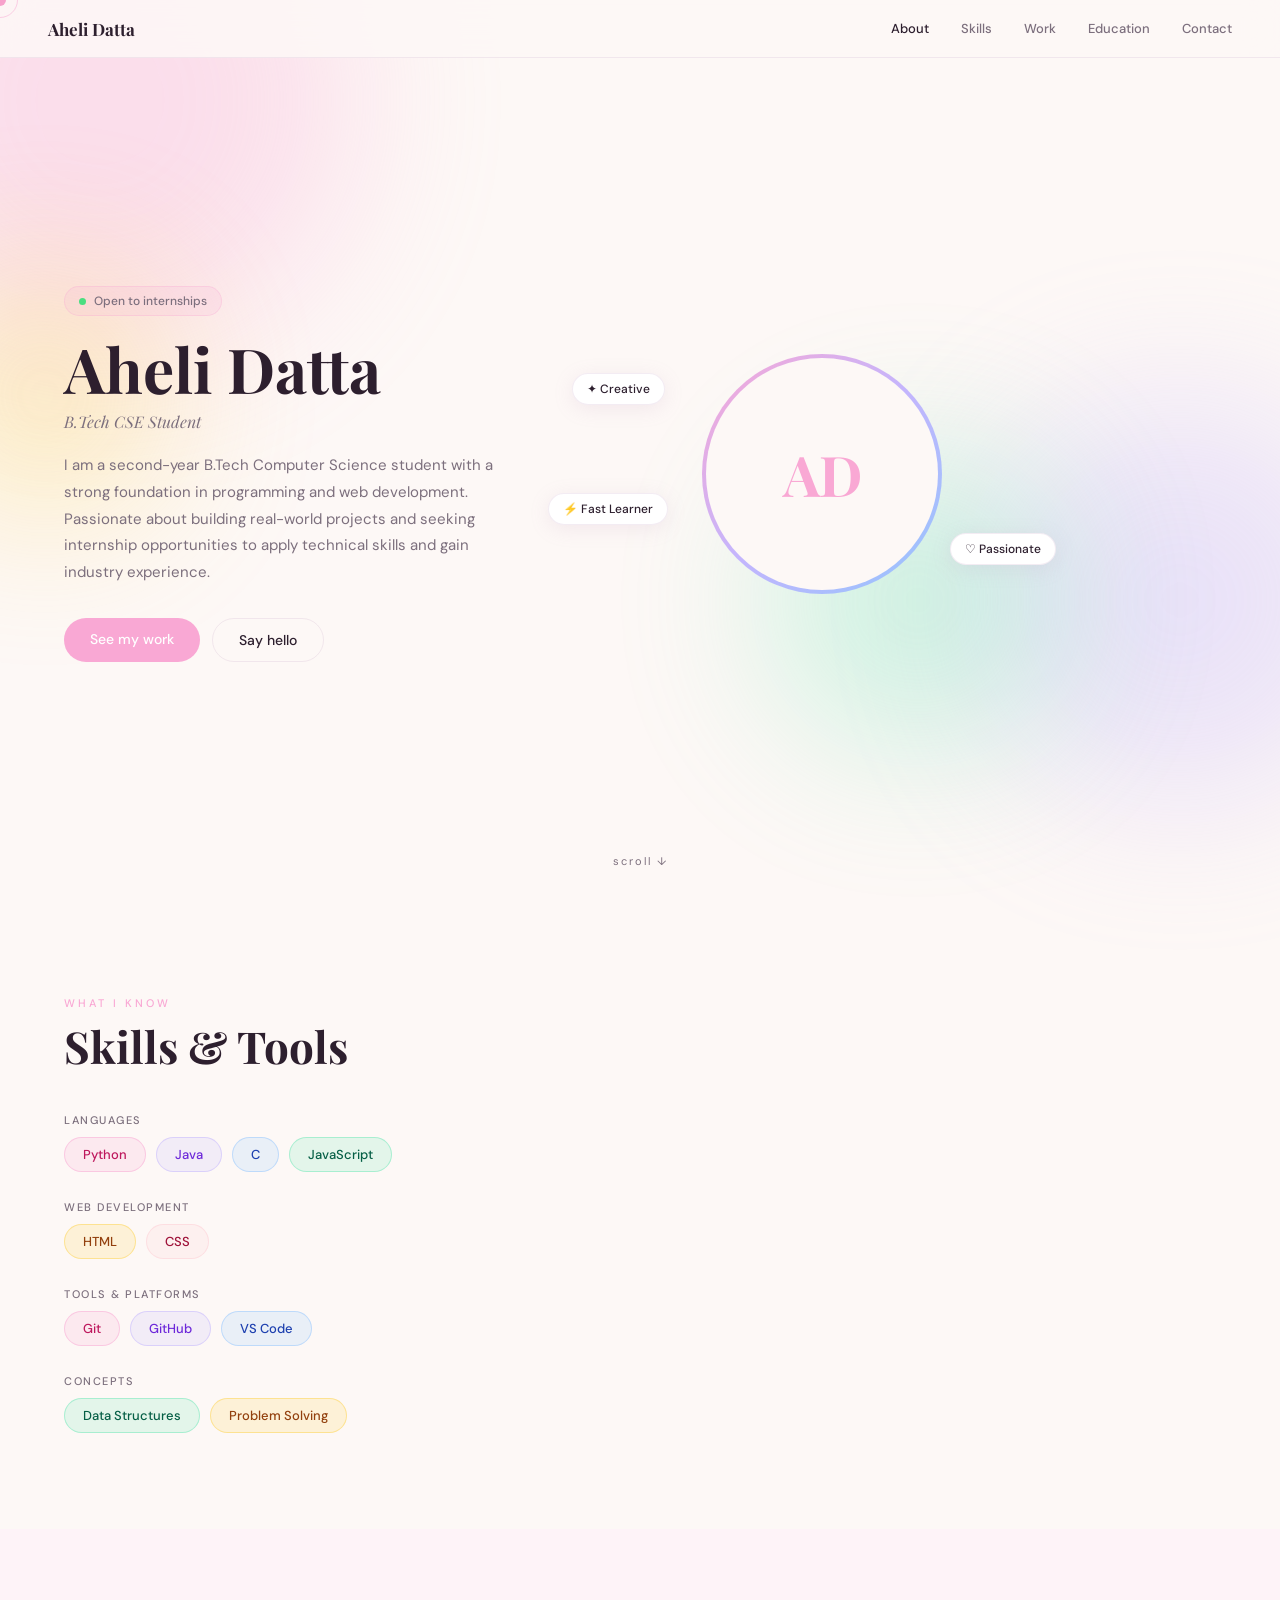
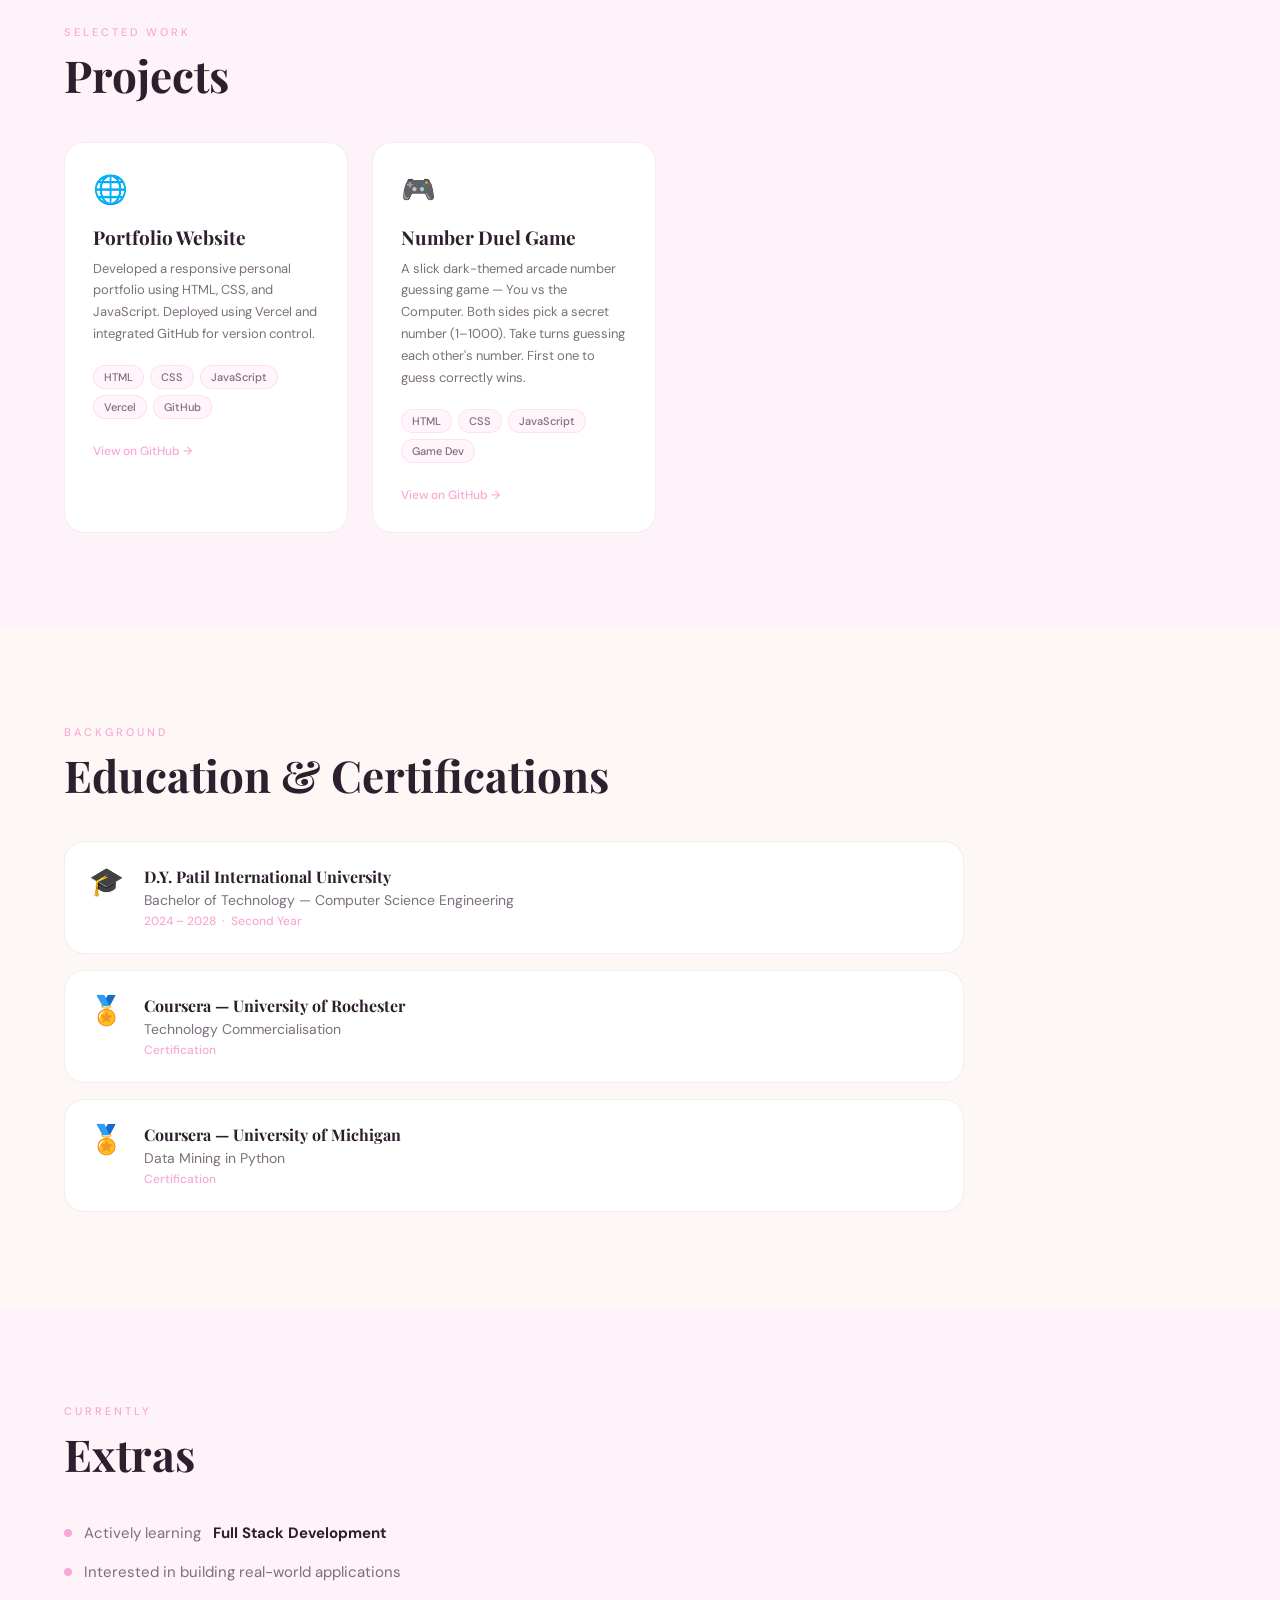
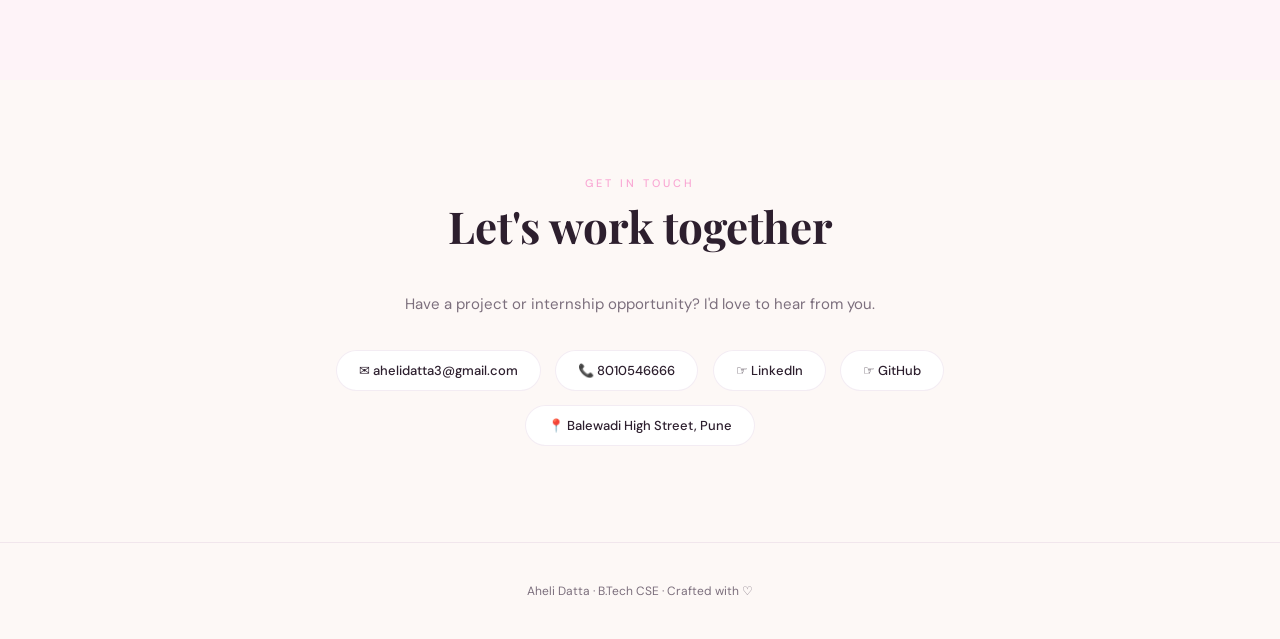
==== commit b2cb5a33: "Initial commit: Portfolio" ====
--- a/portfolio/index.html
+++ b/portfolio/index.html
@@ -3,7 +3,7 @@
 <head>
   <meta charset="UTF-8" />
   <meta name="viewport" content="width=device-width, initial-scale=1.0" />
-  <title id="page-title">My Portfolio</title>
+  <title>Aheli Datta — Portfolio</title>
   <link rel="preconnect" href="https://fonts.googleapis.com" />
   <link rel="preconnect" href="https://fonts.gstatic.com" crossorigin />
   <link href="https://fonts.googleapis.com/css2?family=Playfair+Display:ital,wght@0,400;0,700;1,400&family=DM+Sans:wght@300;400;500&display=swap" rel="stylesheet" />
@@ -21,120 +21,224 @@
   <div class="blob blob-3"></div>
   <div class="blob blob-4"></div>
 
-  <!-- ===================== EDITOR PANEL ===================== -->
-  <div id="editor-panel">
-    <div id="editor-header">
-      <span class="editor-title">✦ Portfolio Studio</span>
-      <button id="preview-btn" onclick="generatePortfolio()">Preview →</button>
-    </div>
-
-    <div id="editor-body">
-
-      <div class="section-group">
-        <div class="group-label">Hero</div>
-        <input class="field" id="e-name" type="text" placeholder="Your name" value="Aheli Datta" />
-        <input class="field" id="e-role" type="text" placeholder="Your role / tagline" value="B.Tech Student" />
-        <textarea class="field" id="e-bio" placeholder="Short bio (2-3 sentences)" rows="3">I craft delightful digital experiences at the intersection of design and code. Currently building beautiful things for the web.</textarea>
-        <input class="field" id="e-avatar" type="text" placeholder="Avatar initials (e.g. AT)" value="AD" />
-        <input class="field" id="e-accent" type="color" value="#f9a8d4" title="Accent colour" />
-      </div>
-
-      <div class="section-group">
-        <div class="group-label">Skills</div>
-        <input class="field" id="e-skills" type="text" placeholder="Comma-separated skills" value="Figma, React, CSS, Motion Design, Branding" />
-      </div>
-
-      <div class="section-group">
-        <div class="group-label">Projects</div>
-        <div id="projects-list"></div>
-        <button class="add-btn" onclick="addProject()">+ Add project</button>
-      </div>
-
-      <div class="section-group">
-        <div class="group-label">Contact</div>
-        <input class="field" id="e-email" type="text" placeholder="Email" value="hello@aikotanaka.io" />
-        <input class="field" id="e-github" type="text" placeholder="GitHub URL" value="https://github.com/" />
-        <input class="field" id="e-linkedin" type="text" placeholder="LinkedIn URL" value="https://linkedin.com/in/" />
-      </div>
-
-      <button class="gen-btn" onclick="generatePortfolio()">✦ Generate Portfolio</button>
-    </div>
-  </div>
-
-  <!-- ===================== PORTFOLIO OUTPUT ===================== -->
-  <div id="portfolio">
-
-    <!-- NAV -->
-    <nav id="nav">
-      <div class="nav-name" id="nav-name">Aiko Tanaka</div>
-      <div class="nav-links">
-        <a href="#about">About</a>
-        <a href="#skills">Skills</a>
-        <a href="#work">Work</a>
-        <a href="#contact">Contact</a>
-      </div>
-      <button class="nav-edit-btn" onclick="toggleEditor()">✦ Edit</button>
-    </nav>
-
-    <!-- HERO -->
-    <section id="about" class="hero-section">
-      <div class="hero-inner">
-        <div class="hero-left reveal">
-          <div class="hero-tag">Available for work</div>
-          <h1 class="hero-name" id="p-name">Aiko Tanaka</h1>
-          <p class="hero-role" id="p-role">UI Designer & Creative Developer</p>
-          <p class="hero-bio" id="p-bio">I craft delightful digital experiences at the intersection of design and code. Currently building beautiful things for the web.</p>
-          <div class="hero-btns">
-            <a href="#work" class="btn-primary">See my work</a>
-            <a href="#contact" class="btn-ghost">Say hello</a>
-          </div>
-        </div>
-        <div class="hero-right reveal" style="animation-delay:.2s">
+  <!-- ===================== NAV ===================== -->
+  <nav id="nav">
+    <div class="nav-name">Aheli Datta</div>
+    <div class="nav-links">
+      <a href="#about">About</a>
+      <a href="#skills">Skills</a>
+      <a href="#work">Work</a>
+      <a href="#education">Education</a>
+      <a href="#contact">Contact</a>
+    </div>
+  </nav>
+
+  <!-- ===================== HERO ===================== -->
+  <section id="about" class="hero-section">
+    <div class="hero-inner">
+
+      <div class="hero-left reveal">
+        <div class="hero-tag">Open to internships</div>
+        <h1 class="hero-name">Aheli Datta</h1>
+        <p class="hero-role">B.Tech CSE Student</p>
+        <p class="hero-bio">
+          I am a second-year B.Tech Computer Science student with a strong foundation in programming and web development. Passionate about building real-world projects and seeking internship opportunities to apply technical skills and gain industry experience.
+        </p>
+        <div class="hero-btns">
+          <a href="#work" class="btn-primary">See my work</a>
+          <a href="#contact" class="btn-ghost">Say hello</a>
+        </div>
+      </div>
+
+      <div class="hero-right reveal" style="animation-delay:.2s">
+        <!-- Photo upload area -->
+        <div class="avatar-wrap" id="avatar-wrap" onclick="document.getElementById('photo-input').click()">
           <div class="avatar-ring">
-            <div class="avatar" id="p-avatar">AT</div>
-          </div>
-          <div class="float-badge badge-1">✦ Creative</div>
-          <div class="float-badge badge-2">♡ Passionate</div>
-          <div class="float-badge badge-3">⚡ Fast</div>
-        </div>
-      </div>
-      <div class="scroll-hint">scroll ↓</div>
-    </section>
-
-    <!-- SKILLS -->
-    <section id="skills" class="section">
-      <div class="section-inner">
-        <div class="section-label reveal">What I do</div>
-        <h2 class="section-title reveal">Skills &amp; Tools</h2>
-        <div class="skills-grid" id="p-skills"></div>
-      </div>
-    </section>
-
-    <!-- PROJECTS -->
-    <section id="work" class="section section-alt">
-      <div class="section-inner">
-        <div class="section-label reveal">Selected work</div>
-        <h2 class="section-title reveal">Projects</h2>
-        <div class="projects-grid" id="p-projects"></div>
-      </div>
-    </section>
-
-    <!-- CONTACT -->
-    <section id="contact" class="section">
-      <div class="section-inner contact-inner">
-        <div class="section-label reveal">Get in touch</div>
-        <h2 class="section-title reveal">Let's work together</h2>
-        <p class="contact-sub reveal" id="p-contact-sub">Have a project in mind? I'd love to hear about it.</p>
-        <div class="contact-links reveal" id="p-contact-links"></div>
-      </div>
-    </section>
-
-    <!-- FOOTER -->
-    <footer>
-      <span id="p-footer-name">Aiko Tanaka</span> · Crafted with ♡
-    </footer>
-
-  </div>
+            <div class="avatar" id="p-avatar">
+              <!-- Shows image if uploaded, else initials -->
+              <span id="avatar-initials">AD</span>
+              <img id="avatar-img" src="" alt="Aheli Datta" style="display:none;" />
+            </div>
+          </div>
+          <div class="upload-hint" id="upload-hint">
+            <span class="upload-icon">📷</span>
+            <span>Click to upload photo</span>
+          </div>
+          <input type="file" id="photo-input" accept="image/*" style="display:none;" onchange="handlePhoto(event)" />
+        </div>
+        <div class="float-badge badge-1">✦ Creative</div>
+        <div class="float-badge badge-2">♡ Passionate</div>
+        <div class="float-badge badge-3">⚡ Fast Learner</div>
+      </div>
+
+    </div>
+    <div class="scroll-hint">scroll ↓</div>
+  </section>
+
+  <!-- ===================== SKILLS ===================== -->
+  <section id="skills" class="section">
+    <div class="section-inner">
+      <div class="section-label reveal">What I know</div>
+      <h2 class="section-title reveal">Skills &amp; Tools</h2>
+      <div class="skills-categories reveal">
+
+        <div class="skill-cat">
+          <div class="skill-cat-label">Languages</div>
+          <div class="skills-grid">
+            <span class="skill-pill pill-pink">Python</span>
+            <span class="skill-pill pill-lav">Java</span>
+            <span class="skill-pill pill-sky">C</span>
+            <span class="skill-pill pill-mint">JavaScript</span>
+          </div>
+        </div>
+
+        <div class="skill-cat">
+          <div class="skill-cat-label">Web Development</div>
+          <div class="skills-grid">
+            <span class="skill-pill pill-peach">HTML</span>
+            <span class="skill-pill pill-rose">CSS</span>
+          </div>
+        </div>
+
+        <div class="skill-cat">
+          <div class="skill-cat-label">Tools &amp; Platforms</div>
+          <div class="skills-grid">
+            <span class="skill-pill pill-pink">Git</span>
+            <span class="skill-pill pill-lav">GitHub</span>
+            <span class="skill-pill pill-sky">VS Code</span>
+          </div>
+        </div>
+
+        <div class="skill-cat">
+          <div class="skill-cat-label">Concepts</div>
+          <div class="skills-grid">
+            <span class="skill-pill pill-mint">Data Structures</span>
+            <span class="skill-pill pill-peach">Problem Solving</span>
+          </div>
+        </div>
+
+      </div>
+    </div>
+  </section>
+
+  <!-- ===================== PROJECTS ===================== -->
+  <section id="work" class="section section-alt">
+    <div class="section-inner">
+      <div class="section-label reveal">Selected work</div>
+      <h2 class="section-title reveal">Projects</h2>
+      <div class="projects-grid">
+
+        <div class="project-card reveal">
+          <span class="card-emoji">🌐</span>
+          <div class="card-title">Portfolio Website</div>
+          <div class="card-desc">
+            Developed a responsive personal portfolio using HTML, CSS, and JavaScript. Deployed using Vercel and integrated GitHub for version control.
+          </div>
+          <div class="card-tags">
+            <span class="card-tag">HTML</span>
+            <span class="card-tag">CSS</span>
+            <span class="card-tag">JavaScript</span>
+            <span class="card-tag">Vercel</span>
+            <span class="card-tag">GitHub</span>
+          </div>
+          <a href="https://github.com/" target="_blank" class="card-link">View on GitHub →</a>
+        </div>
+
+        <div class="project-card reveal" style="animation-delay:.1s">
+          <span class="card-emoji">🎮</span>
+          <div class="card-title">Number Duel Game</div>
+          <div class="card-desc">
+            A slick dark-themed arcade number guessing game — You vs the Computer. Both sides pick a secret number (1–1000). Take turns guessing each other's number. First one to guess correctly wins.
+          </div>
+          <div class="card-tags">
+            <span class="card-tag">HTML</span>
+            <span class="card-tag">CSS</span>
+            <span class="card-tag">JavaScript</span>
+            <span class="card-tag">Game Dev</span>
+          </div>
+          <a href="https://github.com/" target="_blank" class="card-link">View on GitHub →</a>
+        </div>
+
+      </div>
+    </div>
+  </section>
+
+  <!-- ===================== EDUCATION & CERTIFICATIONS ===================== -->
+  <section id="education" class="section">
+    <div class="section-inner">
+      <div class="section-label reveal">Background</div>
+      <h2 class="section-title reveal">Education &amp; Certifications</h2>
+      <div class="edu-grid">
+
+        <div class="edu-card reveal">
+          <div class="edu-icon">🎓</div>
+          <div class="edu-body">
+            <div class="edu-school">D.Y. Patil International University</div>
+            <div class="edu-degree">Bachelor of Technology — Computer Science Engineering</div>
+            <div class="edu-meta">2024 – 2028 &nbsp;·&nbsp; Second Year</div>
+          </div>
+        </div>
+
+        <div class="edu-card reveal" style="animation-delay:.1s">
+          <div class="edu-icon">🏅</div>
+          <div class="edu-body">
+            <div class="edu-school">Coursera — University of Rochester</div>
+            <div class="edu-degree">Technology Commercialisation</div>
+            <div class="edu-meta">Certification</div>
+          </div>
+        </div>
+
+        <div class="edu-card reveal" style="animation-delay:.2s">
+          <div class="edu-icon">🏅</div>
+          <div class="edu-body">
+            <div class="edu-school">Coursera — University of Michigan</div>
+            <div class="edu-degree">Data Mining in Python</div>
+            <div class="edu-meta">Certification</div>
+          </div>
+        </div>
+
+      </div>
+    </div>
+  </section>
+
+  <!-- ===================== EXTRAS ===================== -->
+  <section class="section section-alt">
+    <div class="section-inner">
+      <div class="section-label reveal">Currently</div>
+      <h2 class="section-title reveal">Extras</h2>
+      <div class="extras-list reveal">
+        <div class="extra-item">
+          <span class="extra-dot"></span>
+          Actively learning <strong>Full Stack Development</strong>
+        </div>
+        <div class="extra-item">
+          <span class="extra-dot"></span>
+          Interested in building real-world applications
+        </div>
+      </div>
+    </div>
+  </section>
+
+  <!-- ===================== CONTACT ===================== -->
+  <section id="contact" class="section">
+    <div class="section-inner contact-inner">
+      <div class="section-label reveal">Get in touch</div>
+      <h2 class="section-title reveal">Let's work together</h2>
+      <p class="contact-sub reveal">Have a project or internship opportunity? I'd love to hear from you.</p>
+      <div class="contact-links reveal">
+        <a href="mailto:ahelidatta3@gmail.com" class="contact-link">✉ ahelidatta3@gmail.com</a>
+        <a href="tel:8010546666" class="contact-link">📞 8010546666</a>
+        <a href="https://www.linkedin.com/in/aheli-datta-75a01524b" target="_blank" class="contact-link">☞ LinkedIn</a>
+        <a href="https://www.github.com/Aheli-03" target="_blank" class="contact-link">☞ GitHub</a>
+        <div class="contact-link addr">📍 Balewadi High Street, Pune</div>
+      </div>
+    </div>
+  </section>
+
+  <!-- FOOTER -->
+  <footer>
+    Aheli Datta · B.Tech CSE · Crafted with ♡
+  </footer>
 
   <script src="script.js"></script>
 </body>
--- a/portfolio/style.css
+++ b/portfolio/style.css
@@ -1,10 +1,7 @@
 /* ============================================================
-   PORTFOLIO STUDIO — Pastel Dream Theme
+   AHELI DATTA — Portfolio  |  Pastel Dream Theme
    ============================================================ */
 
-@import url('https://fonts.googleapis.com/css2?family=Playfair+Display:ital,wght@0,400;0,700;1,400&family=DM+Sans:wght@300;400;500&display=swap');
-
-/* ---- Variables ---- */
 :root {
   --pink:    #f9a8d4;
   --lavender:#c4b5fd;
@@ -16,14 +13,13 @@
   --surface: #ffffff;
   --surface2:#fef3f8;
   --text:    #2d1f2e;
-  --text-dim:#7c6f7d;
-  --border:  rgba(200,170,200,0.2);
+  --dim:     #7c6f7d;
+  --border:  rgba(200,170,200,0.22);
   --accent:  #f9a8d4;
-  --radius:  20px;
-  --radius-sm: 12px;
-}
-
-/* ---- Reset ---- */
+  --r:       20px;
+  --rs:      12px;
+}
+
 *, *::before, *::after { box-sizing: border-box; margin: 0; padding: 0; }
 html { scroll-behavior: smooth; }
 
@@ -34,721 +30,328 @@
   overflow-x: hidden;
   cursor: none;
 }
-
 a { text-decoration: none; color: inherit; }
 
-/* ============================================================
-   CUSTOM CURSOR
-   ============================================================ */
+/* ---- CURSOR ---- */
 #cursor {
-  width: 12px;
-  height: 12px;
+  width: 12px; height: 12px;
   background: var(--accent);
   border-radius: 50%;
-  position: fixed;
-  top: 0; left: 0;
-  pointer-events: none;
-  z-index: 9999;
-  transform: translate(-50%, -50%);
-  transition: transform 0.1s, width 0.2s, height 0.2s, background 0.2s;
+  position: fixed; top: 0; left: 0;
+  pointer-events: none; z-index: 9999;
+  transform: translate(-50%,-50%);
+  transition: width .2s, height .2s;
   mix-blend-mode: multiply;
 }
-
 #cursor-trail {
-  width: 36px;
-  height: 36px;
+  width: 36px; height: 36px;
   border: 1.5px solid var(--accent);
   border-radius: 50%;
-  position: fixed;
-  top: 0; left: 0;
-  pointer-events: none;
-  z-index: 9998;
-  transform: translate(-50%, -50%);
-  transition: all 0.12s ease;
-  opacity: 0.5;
-}
-
-body:has(a:hover) #cursor,
-body:has(button:hover) #cursor {
-  width: 20px;
-  height: 20px;
-}
-
-/* ============================================================
-   BLOBS
-   ============================================================ */
+  position: fixed; top: 0; left: 0;
+  pointer-events: none; z-index: 9998;
+  transform: translate(-50%,-50%);
+  transition: all .12s ease;
+  opacity: .5;
+}
+
+/* ---- BLOBS ---- */
 .blob {
-  position: fixed;
-  border-radius: 50%;
-  filter: blur(80px);
-  opacity: 0.35;
-  pointer-events: none;
-  z-index: 0;
+  position: fixed; border-radius: 50%;
+  filter: blur(80px); opacity: .32;
+  pointer-events: none; z-index: 0;
   animation: blobFloat 12s ease-in-out infinite;
 }
-
-.blob-1 { width: 500px; height: 500px; background: var(--pink);    top: -150px; left: -150px; animation-delay: 0s; }
-.blob-2 { width: 400px; height: 400px; background: var(--lavender);bottom: 100px; right: -100px; animation-delay: 3s; }
-.blob-3 { width: 300px; height: 300px; background: var(--mint);    top: 50%; left: 60%; animation-delay: 6s; }
-.blob-4 { width: 250px; height: 250px; background: var(--peach);   top: 30%; left: -80px; animation-delay: 9s; }
-
+.blob-1 { width:500px;height:500px;background:var(--pink);    top:-150px;left:-150px;animation-delay:0s; }
+.blob-2 { width:400px;height:400px;background:var(--lavender);bottom:100px;right:-100px;animation-delay:3s; }
+.blob-3 { width:300px;height:300px;background:var(--mint);    top:50%;left:60%;animation-delay:6s; }
+.blob-4 { width:250px;height:250px;background:var(--peach);   top:30%;left:-80px;animation-delay:9s; }
 @keyframes blobFloat {
-  0%, 100% { transform: translate(0, 0) scale(1); }
-  33%       { transform: translate(30px, -40px) scale(1.05); }
-  66%       { transform: translate(-20px, 25px) scale(0.97); }
-}
-
-/* ============================================================
-   EDITOR PANEL
-   ============================================================ */
-#editor-panel {
-  position: fixed;
-  top: 0; left: 0;
-  height: 100vh;
-  width: 340px;
-  background: rgba(255,255,255,0.92);
-  backdrop-filter: blur(20px);
-  border-right: 1px solid var(--border);
-  z-index: 1000;
-  display: flex;
-  flex-direction: column;
-  box-shadow: 8px 0 40px rgba(180,140,180,0.1);
-  transition: transform 0.4s cubic-bezier(0.34,1.2,0.64,1);
-}
-
-#editor-panel.hidden {
-  transform: translateX(-100%);
-}
-
-#editor-header {
-  padding: 1.25rem 1.25rem 1rem;
-  border-bottom: 1px solid var(--border);
-  display: flex;
-  align-items: center;
-  justify-content: space-between;
-  flex-shrink: 0;
-}
-
-.editor-title {
-  font-family: 'Playfair Display', serif;
-  font-size: 15px;
-  color: var(--text);
-  font-weight: 700;
-}
-
-#preview-btn {
-  font-family: 'DM Sans', sans-serif;
-  font-size: 12px;
-  font-weight: 500;
-  background: var(--accent);
-  color: white;
-  border: none;
-  border-radius: 100px;
-  padding: 6px 14px;
-  cursor: none;
-  transition: transform 0.15s, box-shadow 0.15s;
-}
-#preview-btn:hover { transform: translateY(-1px); box-shadow: 0 4px 14px rgba(249,168,212,0.5); }
-
-#editor-body {
-  flex: 1;
-  overflow-y: auto;
-  padding: 1rem 1.25rem 2rem;
-  scrollbar-width: thin;
-  scrollbar-color: var(--border) transparent;
-}
-
-.section-group {
-  margin-bottom: 1.5rem;
-}
-
-.group-label {
-  font-size: 10px;
-  font-weight: 500;
-  letter-spacing: 2px;
-  text-transform: uppercase;
-  color: var(--text-dim);
-  margin-bottom: 8px;
-}
-
-.field {
-  width: 100%;
-  font-family: 'DM Sans', sans-serif;
-  font-size: 13px;
-  background: var(--surface2);
-  border: 1px solid var(--border);
-  border-radius: var(--radius-sm);
-  color: var(--text);
-  padding: 9px 12px;
-  outline: none;
-  resize: vertical;
-  margin-bottom: 6px;
-  transition: border-color 0.2s, box-shadow 0.2s;
-  display: block;
-}
-.field:focus {
-  border-color: var(--accent);
-  box-shadow: 0 0 0 3px rgba(249,168,212,0.2);
-}
-input[type="color"].field {
-  height: 40px;
-  padding: 4px 8px;
-  cursor: none;
-}
-
-.project-item {
-  background: var(--surface2);
-  border: 1px solid var(--border);
-  border-radius: var(--radius-sm);
-  padding: 10px;
-  margin-bottom: 8px;
-  position: relative;
-}
-.project-item .field { background: white; margin-bottom: 5px; }
-.project-item .field:last-of-type { margin-bottom: 0; }
-.remove-proj {
-  position: absolute;
-  top: 8px; right: 8px;
-  background: none;
-  border: none;
-  color: var(--text-dim);
-  font-size: 14px;
-  cursor: none;
-  padding: 2px 5px;
-  border-radius: 4px;
-  transition: color 0.2s;
-}
-.remove-proj:hover { color: #e57373; }
-
-.add-btn {
-  width: 100%;
-  font-family: 'DM Sans', sans-serif;
-  font-size: 12px;
-  font-weight: 500;
-  background: none;
-  border: 1.5px dashed rgba(200,170,200,0.5);
-  border-radius: var(--radius-sm);
-  color: var(--text-dim);
-  padding: 9px;
-  cursor: none;
-  transition: border-color 0.2s, color 0.2s;
-}
-.add-btn:hover { border-color: var(--accent); color: var(--text); }
-
-.gen-btn {
-  width: 100%;
-  font-family: 'Playfair Display', serif;
-  font-size: 15px;
-  font-weight: 700;
-  background: linear-gradient(135deg, var(--pink), var(--lavender));
-  color: white;
-  border: none;
-  border-radius: var(--radius);
-  padding: 14px;
-  cursor: none;
-  margin-top: 8px;
-  transition: transform 0.15s, box-shadow 0.15s, opacity 0.15s;
-  letter-spacing: 0.5px;
-}
-.gen-btn:hover { transform: translateY(-2px); box-shadow: 0 8px 28px rgba(196,181,253,0.4); }
-.gen-btn:active { transform: scale(0.98); }
-
-/* ============================================================
-   PORTFOLIO LAYOUT
-   ============================================================ */
-#portfolio {
-  margin-left: 340px;
-  min-height: 100vh;
-  position: relative;
-  z-index: 1;
-  transition: margin-left 0.4s cubic-bezier(0.34,1.2,0.64,1);
-}
-#portfolio.full-width {
-  margin-left: 0;
-}
-
-/* ============================================================
-   NAV
-   ============================================================ */
+  0%,100%{ transform:translate(0,0) scale(1); }
+  33%    { transform:translate(30px,-40px) scale(1.05); }
+  66%    { transform:translate(-20px,25px) scale(.97); }
+}
+
+/* ---- NAV ---- */
 #nav {
-  position: fixed;
-  top: 0;
-  left: 340px;
-  right: 0;
-  z-index: 100;
-  display: flex;
-  align-items: center;
-  padding: 1.1rem 2.5rem;
-  background: rgba(253,248,246,0.85);
+  position: fixed; top: 0; left: 0; right: 0; z-index: 100;
+  display: flex; align-items: center;
+  padding: 1.1rem 3rem;
+  background: rgba(253,248,246,.88);
   backdrop-filter: blur(16px);
   border-bottom: 1px solid var(--border);
-  transition: left 0.4s cubic-bezier(0.34,1.2,0.64,1);
-}
-
-#nav.full-width {
-  left: 0;
-}
-
+}
 .nav-name {
   font-family: 'Playfair Display', serif;
-  font-size: 17px;
-  font-weight: 700;
-  color: var(--text);
-  flex: 1;
-}
-
-.nav-links {
-  display: flex;
-  gap: 2rem;
-}
-
+  font-size: 17px; font-weight: 700; flex: 1;
+}
+.nav-links { display: flex; gap: 2rem; }
 .nav-links a {
-  font-size: 13px;
-  font-weight: 500;
-  color: var(--text-dim);
-  transition: color 0.2s;
-  position: relative;
+  font-size: 13px; font-weight: 500; color: var(--dim);
+  transition: color .2s; position: relative;
 }
 .nav-links a::after {
-  content: '';
-  position: absolute;
-  bottom: -3px; left: 0;
-  width: 0; height: 1.5px;
-  background: var(--accent);
-  transition: width 0.25s;
+  content:''; position:absolute; bottom:-3px; left:0;
+  width:0; height:1.5px; background:var(--accent); transition:width .25s;
 }
 .nav-links a:hover { color: var(--text); }
 .nav-links a:hover::after { width: 100%; }
 
-.nav-edit-btn {
-  font-family: 'DM Sans', sans-serif;
-  font-size: 12px;
-  font-weight: 500;
-  background: none;
-  border: 1.5px solid var(--border);
-  border-radius: 100px;
-  padding: 6px 16px;
-  color: var(--text-dim);
-  cursor: none;
-  margin-left: 2rem;
-  transition: border-color 0.2s, color 0.2s, background 0.2s;
-}
-.nav-edit-btn:hover {
-  border-color: var(--accent);
-  color: var(--text);
-  background: rgba(249,168,212,0.08);
-}
-
-/* ============================================================
-   HERO SECTION
-   ============================================================ */
+/* ---- HERO ---- */
 .hero-section {
   min-height: 100vh;
-  display: flex;
-  flex-direction: column;
-  justify-content: center;
+  display: flex; flex-direction: column; justify-content: center;
   padding: 7rem 4rem 4rem;
-  position: relative;
-}
-
+  position: relative; z-index: 1;
+}
 .hero-inner {
   display: grid;
-  grid-template-columns: 1fr 1fr;
-  gap: 4rem;
-  align-items: center;
-  max-width: 900px;
-}
-
+  grid-template-columns: 1.1fr 0.9fr;
+  gap: 4rem; align-items: center; max-width: 960px;
+}
 .hero-tag {
-  display: inline-flex;
-  align-items: center;
-  gap: 8px;
-  font-size: 12px;
-  font-weight: 500;
-  color: var(--text-dim);
-  background: rgba(249,168,212,0.15);
-  border: 1px solid rgba(249,168,212,0.3);
-  border-radius: 100px;
-  padding: 6px 14px;
-  margin-bottom: 1.25rem;
+  display: inline-flex; align-items: center; gap: 8px;
+  font-size: 12px; font-weight: 500; color: var(--dim);
+  background: rgba(249,168,212,.15);
+  border: 1px solid rgba(249,168,212,.3);
+  border-radius: 100px; padding: 6px 14px; margin-bottom: 1.25rem;
 }
 .hero-tag::before {
-  content: '';
-  width: 7px; height: 7px;
-  background: #4ade80;
-  border-radius: 50%;
-  display: block;
+  content:''; width:7px; height:7px; background:#4ade80;
+  border-radius:50%; display:block;
   animation: blink 2s ease-in-out infinite;
 }
-@keyframes blink { 0%,100%{opacity:1} 50%{opacity:0.3} }
+@keyframes blink { 0%,100%{opacity:1} 50%{opacity:.3} }
 
 .hero-name {
   font-family: 'Playfair Display', serif;
-  font-size: clamp(36px, 5vw, 58px);
-  font-weight: 700;
-  line-height: 1.1;
-  color: var(--text);
-  margin-bottom: 0.5rem;
-}
-
+  font-size: clamp(38px,5vw,62px);
+  font-weight: 700; line-height: 1.08;
+  color: var(--text); margin-bottom: .5rem;
+}
 .hero-role {
-  font-size: 16px;
-  font-weight: 400;
-  color: var(--text-dim);
+  font-size: 16px; color: var(--dim);
+  font-style: italic; font-family: 'Playfair Display', serif;
   margin-bottom: 1.25rem;
-  font-style: italic;
-  font-family: 'Playfair Display', serif;
-}
-
+}
 .hero-bio {
-  font-size: 15px;
-  line-height: 1.75;
-  color: var(--text-dim);
-  margin-bottom: 2rem;
-  max-width: 400px;
-}
-
-.hero-btns {
-  display: flex;
-  gap: 12px;
-  flex-wrap: wrap;
-}
+  font-size: 15px; line-height: 1.78; color: var(--dim);
+  margin-bottom: 2rem; max-width: 440px;
+}
+.hero-btns { display: flex; gap: 12px; flex-wrap: wrap; }
 
 .btn-primary {
-  font-family: 'DM Sans', sans-serif;
-  font-size: 14px;
-  font-weight: 500;
-  background: var(--accent);
-  color: white;
-  padding: 12px 26px;
-  border-radius: 100px;
-  transition: transform 0.15s, box-shadow 0.15s;
-  display: inline-block;
-}
-.btn-primary:hover { transform: translateY(-2px); box-shadow: 0 8px 24px rgba(249,168,212,0.45); }
+  font-size: 14px; font-weight: 500;
+  background: var(--accent); color: white;
+  padding: 12px 26px; border-radius: 100px;
+  transition: transform .15s, box-shadow .15s; display: inline-block;
+}
+.btn-primary:hover { transform: translateY(-2px); box-shadow: 0 8px 24px rgba(249,168,212,.45); }
 
 .btn-ghost {
-  font-family: 'DM Sans', sans-serif;
-  font-size: 14px;
-  font-weight: 500;
-  background: none;
-  color: var(--text);
-  padding: 12px 26px;
-  border-radius: 100px;
+  font-size: 14px; font-weight: 500;
+  background: none; color: var(--text);
+  padding: 12px 26px; border-radius: 100px;
   border: 1.5px solid var(--border);
-  transition: border-color 0.2s, background 0.2s;
-  display: inline-block;
-}
-.btn-ghost:hover { border-color: var(--accent); background: rgba(249,168,212,0.07); }
-
-/* Avatar */
+  transition: border-color .2s, background .2s; display: inline-block;
+}
+.btn-ghost:hover { border-color: var(--accent); background: rgba(249,168,212,.07); }
+
+/* ---- AVATAR with photo upload ---- */
 .hero-right {
-  display: flex;
-  justify-content: center;
-  align-items: center;
-  position: relative;
-}
-
+  display: flex; justify-content: center;
+  align-items: center; position: relative;
+}
+.avatar-wrap {
+  position: relative; cursor: none;
+}
 .avatar-ring {
-  width: 220px;
-  height: 220px;
-  border-radius: 50%;
+  width: 240px; height: 240px; border-radius: 50%;
   background: linear-gradient(135deg, var(--pink) 0%, var(--lavender) 50%, var(--sky) 100%);
   padding: 4px;
   animation: ringRotate 8s linear infinite;
 }
-
-@keyframes ringRotate {
-  from { transform: rotate(0deg); }
-  to   { transform: rotate(360deg); }
-}
+@keyframes ringRotate { from{transform:rotate(0)} to{transform:rotate(360deg)} }
 
 .avatar {
-  width: 100%;
-  height: 100%;
-  border-radius: 50%;
-  background: var(--bg);
-  display: flex;
-  align-items: center;
-  justify-content: center;
+  width: 100%; height: 100%; border-radius: 50%;
+  background: var(--bg); overflow: hidden;
+  display: flex; align-items: center; justify-content: center;
   font-family: 'Playfair Display', serif;
-  font-size: 52px;
-  font-weight: 700;
-  color: var(--accent);
+  font-size: 56px; font-weight: 700; color: var(--accent);
   animation: ringRotate 8s linear infinite reverse;
-}
+  position: relative;
+}
+.avatar img {
+  position: absolute; inset: 0;
+  width: 100%; height: 100%; object-fit: cover; border-radius: 50%;
+}
+
+/* upload overlay */
+.upload-hint {
+  position: absolute; inset: 0; border-radius: 50%;
+  background: rgba(249,168,212,.75);
+  backdrop-filter: blur(4px);
+  display: flex; flex-direction: column;
+  align-items: center; justify-content: center; gap: 6px;
+  opacity: 0; transition: opacity .25s;
+  font-size: 12px; font-weight: 500; color: white;
+  text-align: center; padding: 1rem;
+}
+.upload-hint .upload-icon { font-size: 24px; }
+.avatar-wrap:hover .upload-hint { opacity: 1; }
+
+/* Remove-photo btn — appears after upload */
+#remove-photo-btn {
+  position: absolute; top: 4px; right: 4px;
+  width: 28px; height: 28px; border-radius: 50%;
+  background: white; border: 1.5px solid var(--border);
+  font-size: 12px; cursor: none;
+  display: none; align-items: center; justify-content: center;
+  box-shadow: 0 2px 8px rgba(180,140,180,.2);
+  z-index: 10; color: var(--dim); transition: color .2s;
+}
+#remove-photo-btn:hover { color: #e57373; }
 
 .float-badge {
   position: absolute;
-  background: white;
-  border: 1px solid var(--border);
-  border-radius: 100px;
-  padding: 7px 14px;
-  font-size: 12px;
-  font-weight: 500;
-  color: var(--text);
-  box-shadow: 0 4px 20px rgba(180,140,180,0.15);
+  background: white; border: 1px solid var(--border);
+  border-radius: 100px; padding: 7px 14px;
+  font-size: 12px; font-weight: 500; color: var(--text);
+  box-shadow: 0 4px 20px rgba(180,140,180,.15);
   white-space: nowrap;
   animation: floatBadge 4s ease-in-out infinite;
 }
-.badge-1 { top: 10%; left: -10%; animation-delay: 0s; }
-.badge-2 { bottom: 15%; right: -5%; animation-delay: 1.3s; }
-.badge-3 { top: 60%; left: -15%; animation-delay: 2.6s; }
-
-@keyframes floatBadge {
-  0%,100% { transform: translateY(0); }
-  50%      { transform: translateY(-10px); }
-}
+.badge-1 { top:8%; left:-12%; animation-delay:0s; }
+.badge-2 { bottom:12%; right:-8%; animation-delay:1.3s; }
+.badge-3 { top:58%; left:-18%; animation-delay:2.6s; }
+@keyframes floatBadge { 0%,100%{transform:translateY(0)} 50%{transform:translateY(-10px)} }
 
 .scroll-hint {
-  position: absolute;
-  bottom: 2rem;
-  left: 50%;
-  transform: translateX(-50%);
-  font-size: 11px;
-  color: var(--text-dim);
-  letter-spacing: 2px;
-  animation: scrollPulse 2s ease-in-out infinite;
-}
-@keyframes scrollPulse { 0%,100%{opacity:0.5} 50%{opacity:1} }
-
-/* ============================================================
-   SECTIONS
-   ============================================================ */
-.section { padding: 6rem 4rem; }
+  position: absolute; bottom: 2rem; left: 50%; transform: translateX(-50%);
+  font-size: 11px; color: var(--dim); letter-spacing: 2px;
+  animation: scrollPulse 2s ease-in-out infinite; z-index: 1;
+}
+@keyframes scrollPulse { 0%,100%{opacity:.5} 50%{opacity:1} }
+
+/* ---- SECTIONS ---- */
+.section { padding: 6rem 4rem; position: relative; z-index: 1; }
 .section-alt { background: var(--surface2); }
-
-.section-inner {
-  max-width: 860px;
-}
-
+.section-inner { max-width: 900px; }
 .contact-inner {
-  display: flex;
-  flex-direction: column;
-  align-items: center;
-  text-align: center;
-  max-width: 600px;
-  margin: 0 auto;
-}
-
+  display: flex; flex-direction: column;
+  align-items: center; text-align: center;
+  max-width: 640px; margin: 0 auto;
+}
 .section-label {
-  font-size: 11px;
-  font-weight: 500;
-  letter-spacing: 3px;
-  text-transform: uppercase;
-  color: var(--accent);
-  margin-bottom: 10px;
-}
-
+  font-size: 11px; font-weight: 500; letter-spacing: 3px;
+  text-transform: uppercase; color: var(--accent); margin-bottom: 10px;
+}
 .section-title {
   font-family: 'Playfair Display', serif;
-  font-size: clamp(28px, 4vw, 42px);
-  font-weight: 700;
-  color: var(--text);
-  margin-bottom: 2.5rem;
-  line-height: 1.2;
-}
-
-/* ============================================================
-   SKILLS
-   ============================================================ */
-.skills-grid {
-  display: flex;
-  flex-wrap: wrap;
-  gap: 12px;
-}
-
+  font-size: clamp(28px,4vw,44px);
+  font-weight: 700; color: var(--text);
+  margin-bottom: 2.5rem; line-height: 1.2;
+}
+
+/* ---- SKILLS ---- */
+.skills-categories { display: flex; flex-direction: column; gap: 1.75rem; }
+.skill-cat-label {
+  font-size: 11px; font-weight: 500; letter-spacing: 1.5px;
+  text-transform: uppercase; color: var(--dim); margin-bottom: 10px;
+}
+.skills-grid { display: flex; flex-wrap: wrap; gap: 10px; }
 .skill-pill {
-  font-size: 13px;
-  font-weight: 500;
-  padding: 9px 20px;
-  border-radius: 100px;
+  font-size: 13px; font-weight: 500;
+  padding: 8px 18px; border-radius: 100px;
   border: 1.5px solid transparent;
-  transition: transform 0.2s, box-shadow 0.2s;
-  animation: pillReveal 0.5s ease both;
-  cursor: default;
-}
-.skill-pill:hover {
-  transform: translateY(-3px);
-  box-shadow: 0 6px 20px rgba(180,140,180,0.2);
-}
-@keyframes pillReveal {
-  from { opacity:0; transform: scale(0.85); }
-  to   { opacity:1; transform: scale(1); }
-}
-
-/* ============================================================
-   PROJECTS
-   ============================================================ */
-.projects-grid {
-  display: grid;
-  grid-template-columns: repeat(auto-fill, minmax(260px, 1fr));
-  gap: 1.5rem;
-}
-
+  transition: transform .2s, box-shadow .2s; cursor: default;
+  animation: pillReveal .5s ease both;
+}
+.skill-pill:hover { transform: translateY(-3px); box-shadow: 0 6px 18px rgba(180,140,180,.22); }
+@keyframes pillReveal { from{opacity:0;transform:scale(.85)} to{opacity:1;transform:scale(1)} }
+
+.pill-pink  { background:rgba(249,168,212,.18); border-color:rgba(249,168,212,.5); color:#be185d; }
+.pill-lav   { background:rgba(196,181,253,.18); border-color:rgba(196,181,253,.5); color:#6d28d9; }
+.pill-mint  { background:rgba(110,231,183,.18); border-color:rgba(110,231,183,.5); color:#065f46; }
+.pill-peach { background:rgba(253,211,77,.18);  border-color:rgba(253,211,77,.5);  color:#92400e; }
+.pill-sky   { background:rgba(147,197,253,.18); border-color:rgba(147,197,253,.5); color:#1e40af; }
+.pill-rose  { background:rgba(254,205,211,.18); border-color:rgba(254,205,211,.5); color:#9f1239; }
+
+/* ---- PROJECTS ---- */
+.projects-grid { display: grid; grid-template-columns: repeat(auto-fill,minmax(280px,1fr)); gap: 1.5rem; }
 .project-card {
-  background: var(--surface);
-  border: 1px solid var(--border);
-  border-radius: var(--radius);
-  padding: 1.75rem;
-  transition: transform 0.25s, box-shadow 0.25s;
-  animation: cardReveal 0.5s ease both;
-  position: relative;
-  overflow: hidden;
+  background: var(--surface); border: 1px solid var(--border);
+  border-radius: var(--r); padding: 1.75rem;
+  transition: transform .25s, box-shadow .25s;
+  animation: cardReveal .5s ease both; position: relative; overflow: hidden;
 }
 .project-card::before {
-  content: '';
-  position: absolute;
-  top: 0; left: 0; right: 0;
-  height: 3px;
-  background: linear-gradient(90deg, var(--pink), var(--lavender));
-  opacity: 0;
-  transition: opacity 0.3s;
-}
-.project-card:hover { transform: translateY(-6px); box-shadow: 0 16px 48px rgba(180,140,180,0.18); }
+  content:''; position:absolute; top:0; left:0; right:0; height:3px;
+  background: linear-gradient(90deg,var(--pink),var(--lavender));
+  opacity:0; transition:opacity .3s;
+}
+.project-card:hover { transform: translateY(-6px); box-shadow: 0 16px 48px rgba(180,140,180,.18); }
 .project-card:hover::before { opacity: 1; }
-
-@keyframes cardReveal {
-  from { opacity:0; transform: translateY(20px); }
-  to   { opacity:1; transform: translateY(0); }
-}
-
-.card-emoji {
-  font-size: 28px;
-  margin-bottom: 1rem;
-  display: block;
-}
-
-.card-title {
-  font-family: 'Playfair Display', serif;
-  font-size: 18px;
-  font-weight: 700;
-  color: var(--text);
-  margin-bottom: 8px;
-}
-
-.card-desc {
-  font-size: 13px;
-  line-height: 1.65;
-  color: var(--text-dim);
-  margin-bottom: 1.25rem;
-}
-
-.card-tags {
-  display: flex;
-  flex-wrap: wrap;
-  gap: 6px;
-  margin-bottom: 1.25rem;
-}
-
-.card-tag {
-  font-size: 11px;
-  font-weight: 500;
-  padding: 4px 10px;
-  border-radius: 100px;
-  background: rgba(249,168,212,0.12);
-  color: var(--text-dim);
-  border: 1px solid rgba(249,168,212,0.25);
-}
-
-.card-link {
-  font-size: 12px;
-  font-weight: 500;
-  color: var(--accent);
-  transition: gap 0.2s;
-  display: inline-flex;
-  align-items: center;
-  gap: 6px;
-}
-.card-link:hover { gap: 10px; }
-
-/* ============================================================
-   CONTACT
-   ============================================================ */
-.contact-sub {
-  font-size: 15px;
-  color: var(--text-dim);
-  line-height: 1.7;
-  margin-bottom: 2rem;
-}
-
-.contact-links {
-  display: flex;
-  gap: 1rem;
-  flex-wrap: wrap;
-  justify-content: center;
-}
-
+@keyframes cardReveal { from{opacity:0;transform:translateY(20px)} to{opacity:1;transform:translateY(0)} }
+
+.card-emoji { font-size: 28px; margin-bottom: 1rem; display: block; }
+.card-title { font-family:'Playfair Display',serif; font-size:19px; font-weight:700; color:var(--text); margin-bottom:8px; }
+.card-desc  { font-size:13px; line-height:1.68; color:var(--dim); margin-bottom:1.25rem; }
+.card-tags  { display:flex; flex-wrap:wrap; gap:6px; margin-bottom:1.25rem; }
+.card-tag   { font-size:11px; font-weight:500; padding:4px 10px; border-radius:100px; background:rgba(249,168,212,.12); color:var(--dim); border:1px solid rgba(249,168,212,.28); }
+.card-link  { font-size:12px; font-weight:500; color:var(--accent); display:inline-flex; align-items:center; gap:6px; transition:gap .2s; }
+.card-link:hover { gap:10px; }
+
+/* ---- EDUCATION ---- */
+.edu-grid { display: flex; flex-direction: column; gap: 1rem; }
+.edu-card {
+  display: flex; gap: 1.25rem; align-items: flex-start;
+  background: var(--surface); border: 1px solid var(--border);
+  border-radius: var(--r); padding: 1.5rem;
+  transition: transform .22s, box-shadow .22s;
+  animation: cardReveal .5s ease both;
+}
+.edu-card:hover { transform: translateY(-3px); box-shadow: 0 10px 32px rgba(180,140,180,.15); }
+.edu-icon { font-size: 28px; flex-shrink: 0; line-height: 1; margin-top: 2px; }
+.edu-school { font-family:'Playfair Display',serif; font-size:16px; font-weight:700; color:var(--text); margin-bottom:4px; }
+.edu-degree { font-size:14px; color:var(--dim); margin-bottom:4px; }
+.edu-meta   { font-size:12px; color: var(--accent); font-weight:500; }
+
+/* ---- EXTRAS ---- */
+.extras-list { display:flex; flex-direction:column; gap:.9rem; }
+.extra-item  { display:flex; align-items:center; gap:12px; font-size:15px; color:var(--dim); line-height:1.6; }
+.extra-item strong { color:var(--text); }
+.extra-dot   { width:8px; height:8px; border-radius:50%; background:var(--accent); flex-shrink:0; }
+
+/* ---- CONTACT ---- */
+.contact-sub { font-size:15px; color:var(--dim); line-height:1.7; margin-bottom:2rem; }
+.contact-links { display:flex; gap:.9rem; flex-wrap:wrap; justify-content:center; }
 .contact-link {
-  display: inline-flex;
-  align-items: center;
-  gap: 8px;
-  font-size: 13px;
-  font-weight: 500;
-  padding: 12px 24px;
-  border-radius: 100px;
-  border: 1.5px solid var(--border);
-  color: var(--text);
-  background: var(--surface);
-  transition: transform 0.2s, box-shadow 0.2s, border-color 0.2s;
-}
-.contact-link:hover {
-  transform: translateY(-3px);
-  box-shadow: 0 8px 24px rgba(180,140,180,0.2);
-  border-color: var(--accent);
-}
-
-/* ============================================================
-   FOOTER
-   ============================================================ */
-footer {
-  text-align: center;
-  padding: 2.5rem;
-  font-size: 12px;
-  color: var(--text-dim);
-  border-top: 1px solid var(--border);
-}
-
-/* ============================================================
-   SCROLL REVEAL
-   ============================================================ */
-.reveal {
-  opacity: 0;
-  transform: translateY(30px);
-  transition: opacity 0.7s ease, transform 0.7s ease;
-}
-.reveal.visible {
-  opacity: 1;
-  transform: translateY(0);
-}
-
-/* ============================================================
-   RESPONSIVE
-   ============================================================ */
-@media (max-width: 900px) {
-  #editor-panel { width: 300px; }
-  #portfolio { margin-left: 300px; }
-  #nav { left: 300px; }
-  #portfolio.full-width { margin-left: 0; }
-  #nav.full-width { left: 0; }
-}
-
-@media (max-width: 700px) {
-  #editor-panel {
-    width: 100%;
-    height: 50vh;
-    top: auto;
-    bottom: 0;
-    border-right: none;
-    border-top: 1px solid var(--border);
-  }
-  #editor-panel.hidden { transform: translateY(100%); }
-  #portfolio { margin-left: 0; margin-bottom: 50vh; }
-  #nav { left: 0; }
-  .hero-inner { grid-template-columns: 1fr; text-align: center; }
-  .hero-right { display: none; }
-  .hero-btns { justify-content: center; }
+  display:inline-flex; align-items:center; gap:8px;
+  font-size:13px; font-weight:500; padding:11px 22px;
+  border-radius:100px; border:1.5px solid var(--border);
+  color:var(--text); background:var(--surface);
+  transition:transform .2s, box-shadow .2s, border-color .2s;
+}
+.contact-link.addr { cursor: default; }
+.contact-link:not(.addr):hover { transform:translateY(-3px); box-shadow:0 8px 24px rgba(180,140,180,.2); border-color:var(--accent); }
+
+/* ---- FOOTER ---- */
+footer { text-align:center; padding:2.5rem; font-size:12px; color:var(--dim); border-top:1px solid var(--border); position:relative; z-index:1; }
+
+/* ---- REVEAL ---- */
+.reveal { opacity:0; transform:translateY(28px); transition:opacity .7s ease, transform .7s ease; }
+.reveal.visible { opacity:1; transform:translateY(0); }
+
+/* ---- RESPONSIVE ---- */
+@media (max-width: 768px) {
   .hero-section { padding: 6rem 1.5rem 3rem; }
-  .section { padding: 4rem 1.5rem; }
-  .nav-links { display: none; }
+  .hero-inner   { grid-template-columns: 1fr; text-align: center; }
+  .hero-right   { justify-content: center; }
+  .hero-bio     { margin: 0 auto 2rem; }
+  .hero-btns    { justify-content: center; }
+  .badge-1, .badge-2, .badge-3 { display: none; }
+  .section      { padding: 4rem 1.5rem; }
+  #nav          { padding: 1rem 1.5rem; }
+  .nav-links    { display: none; }
 }
